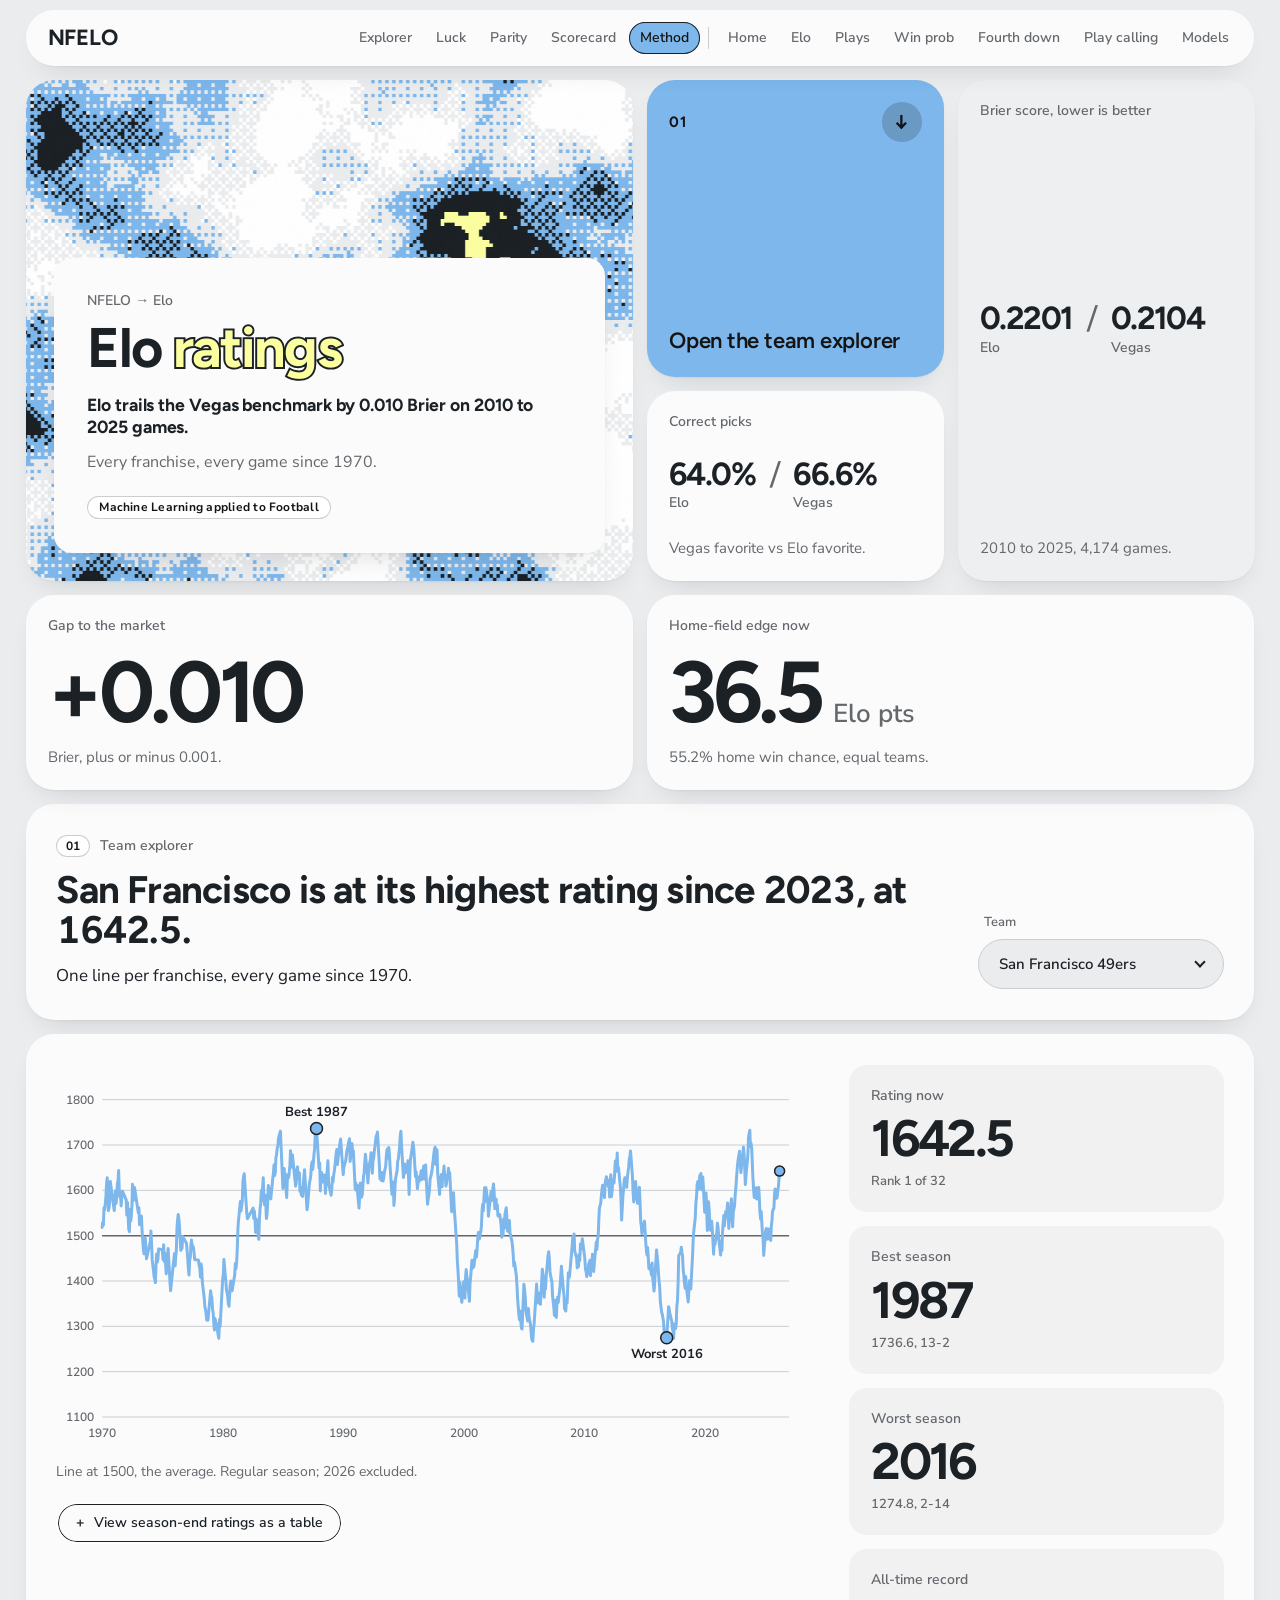
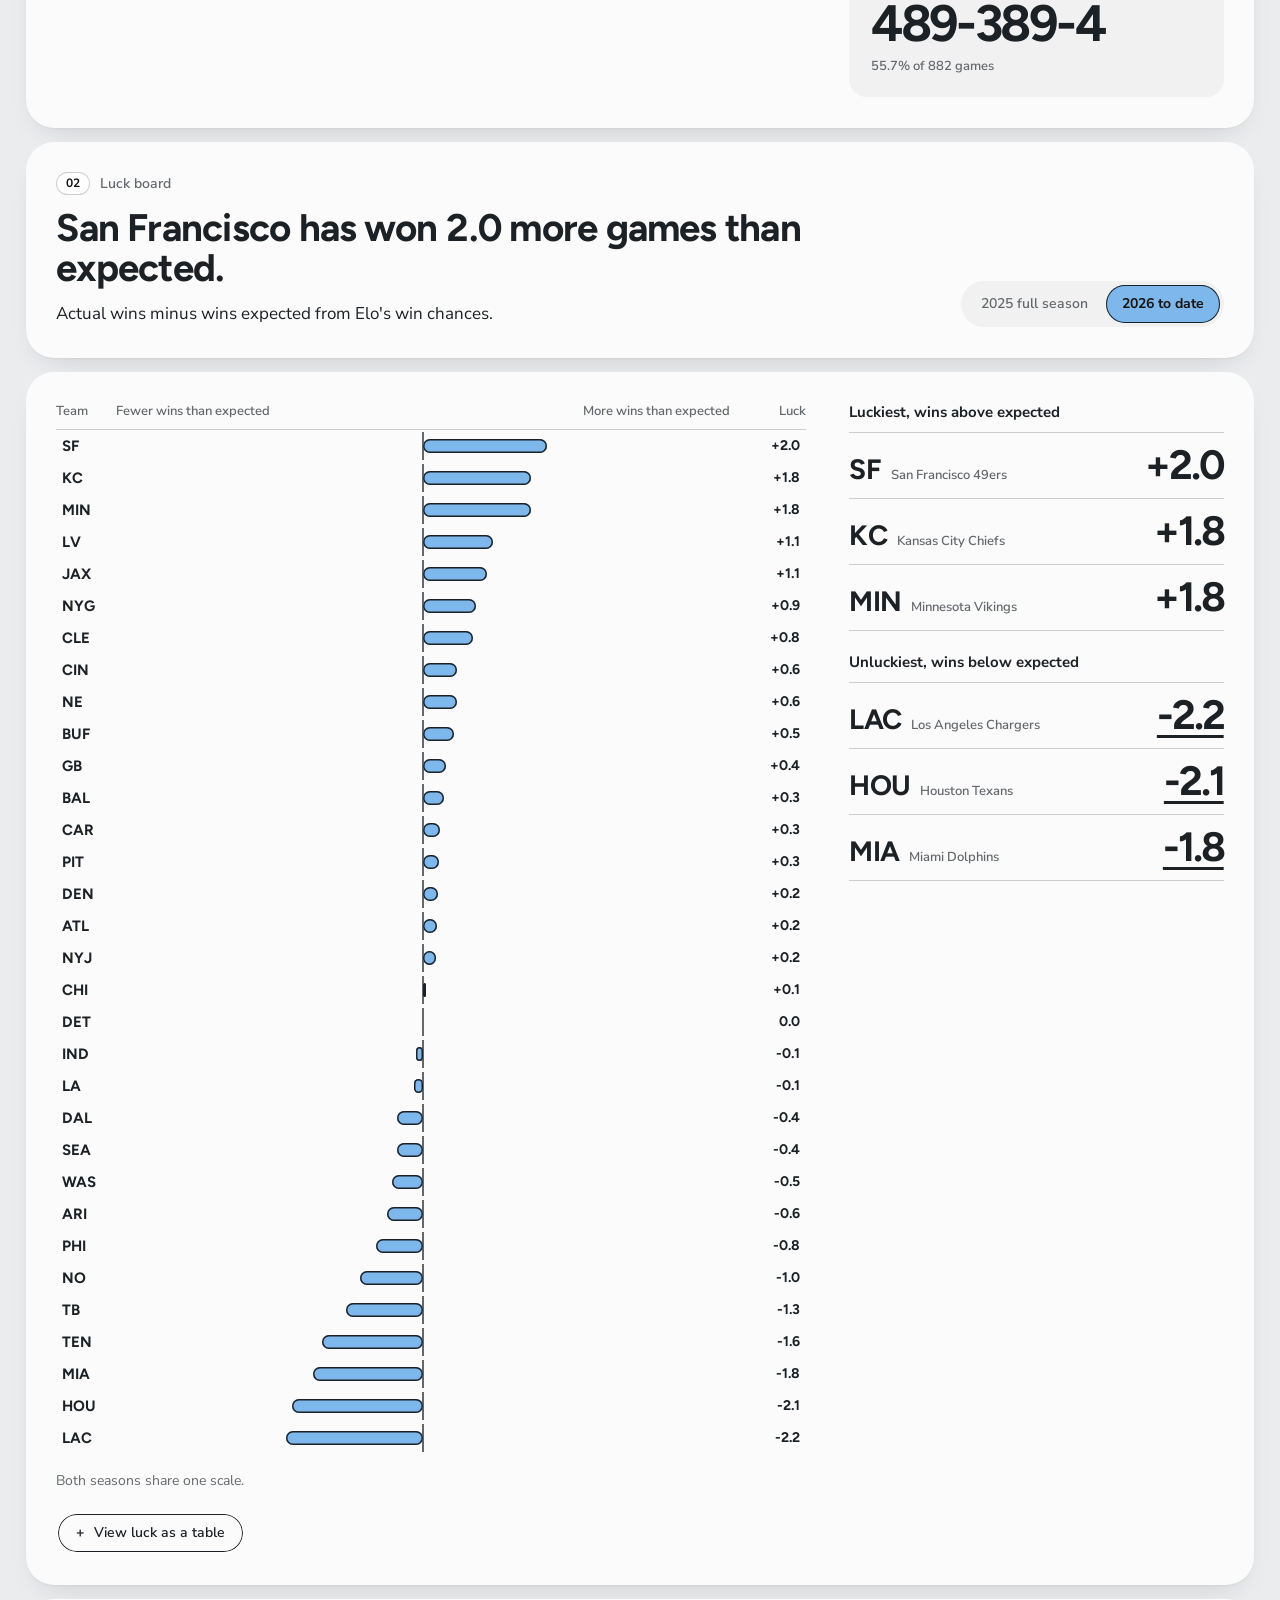
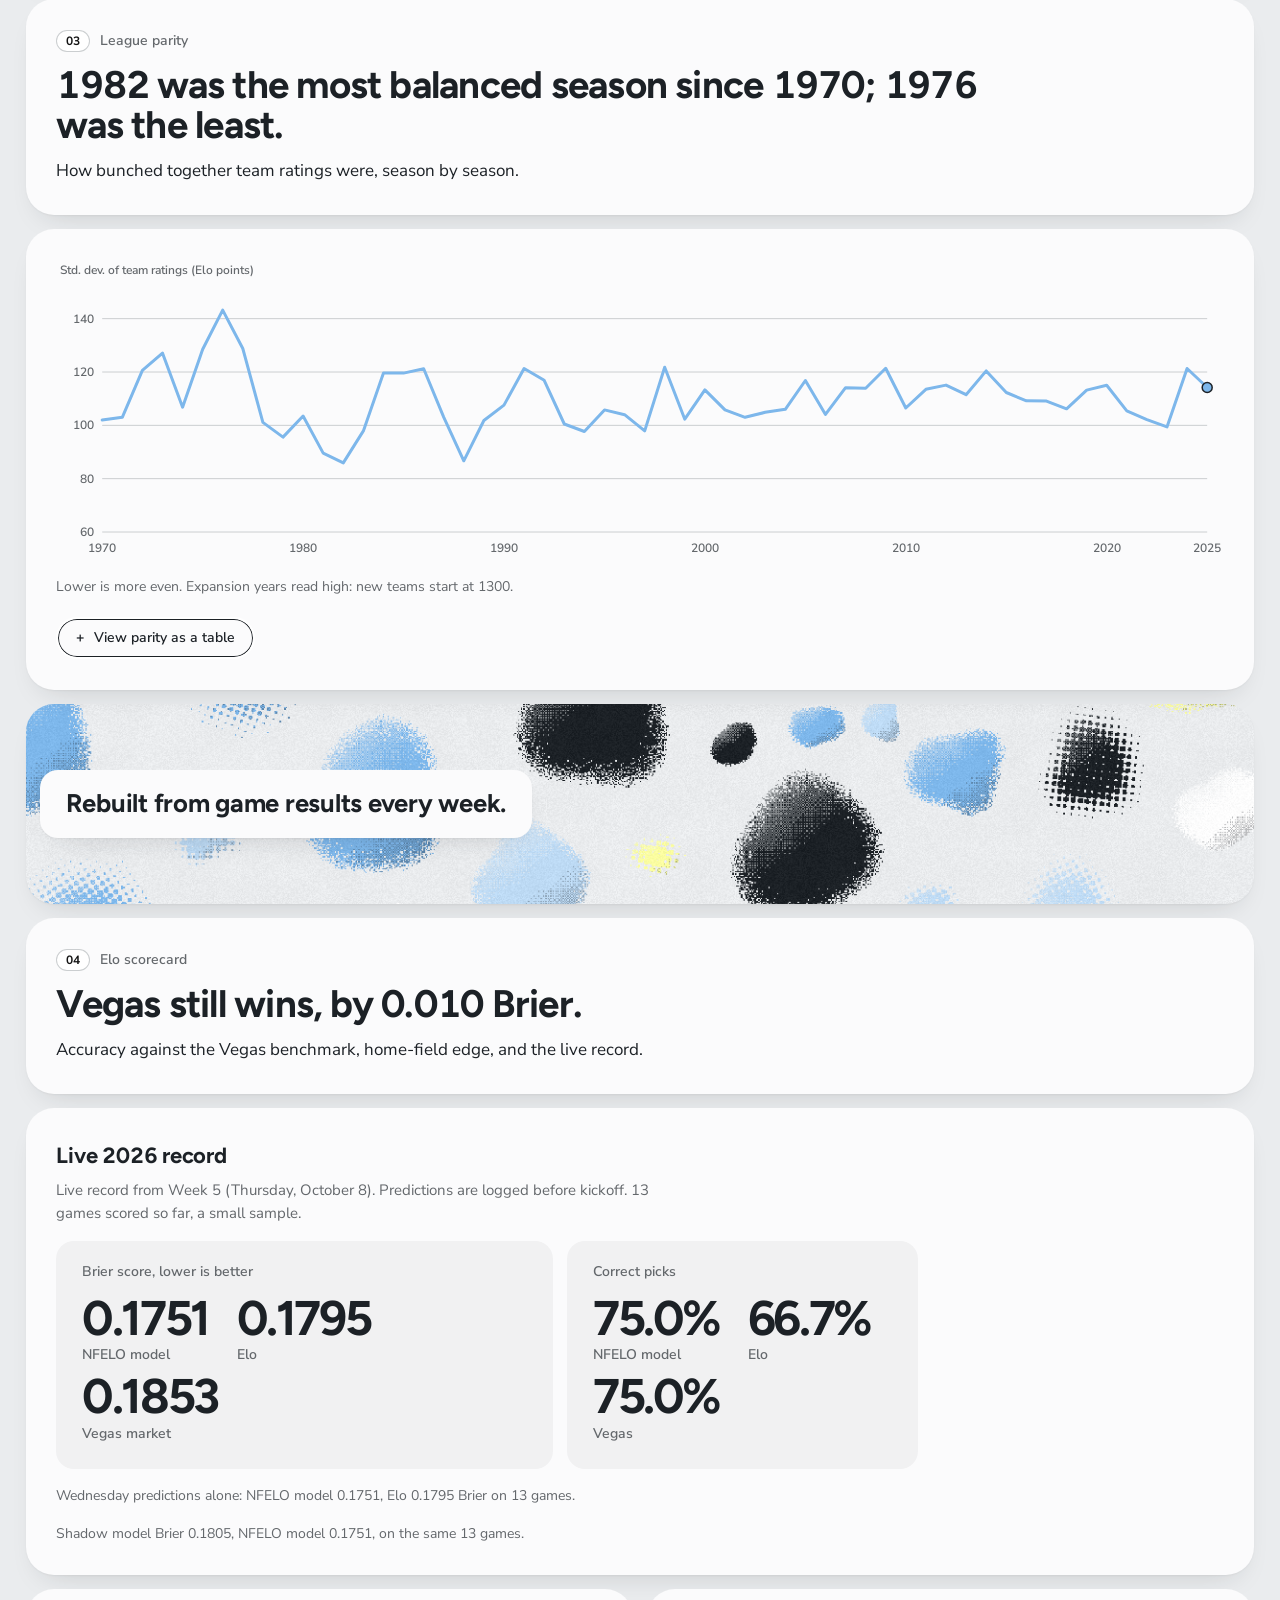
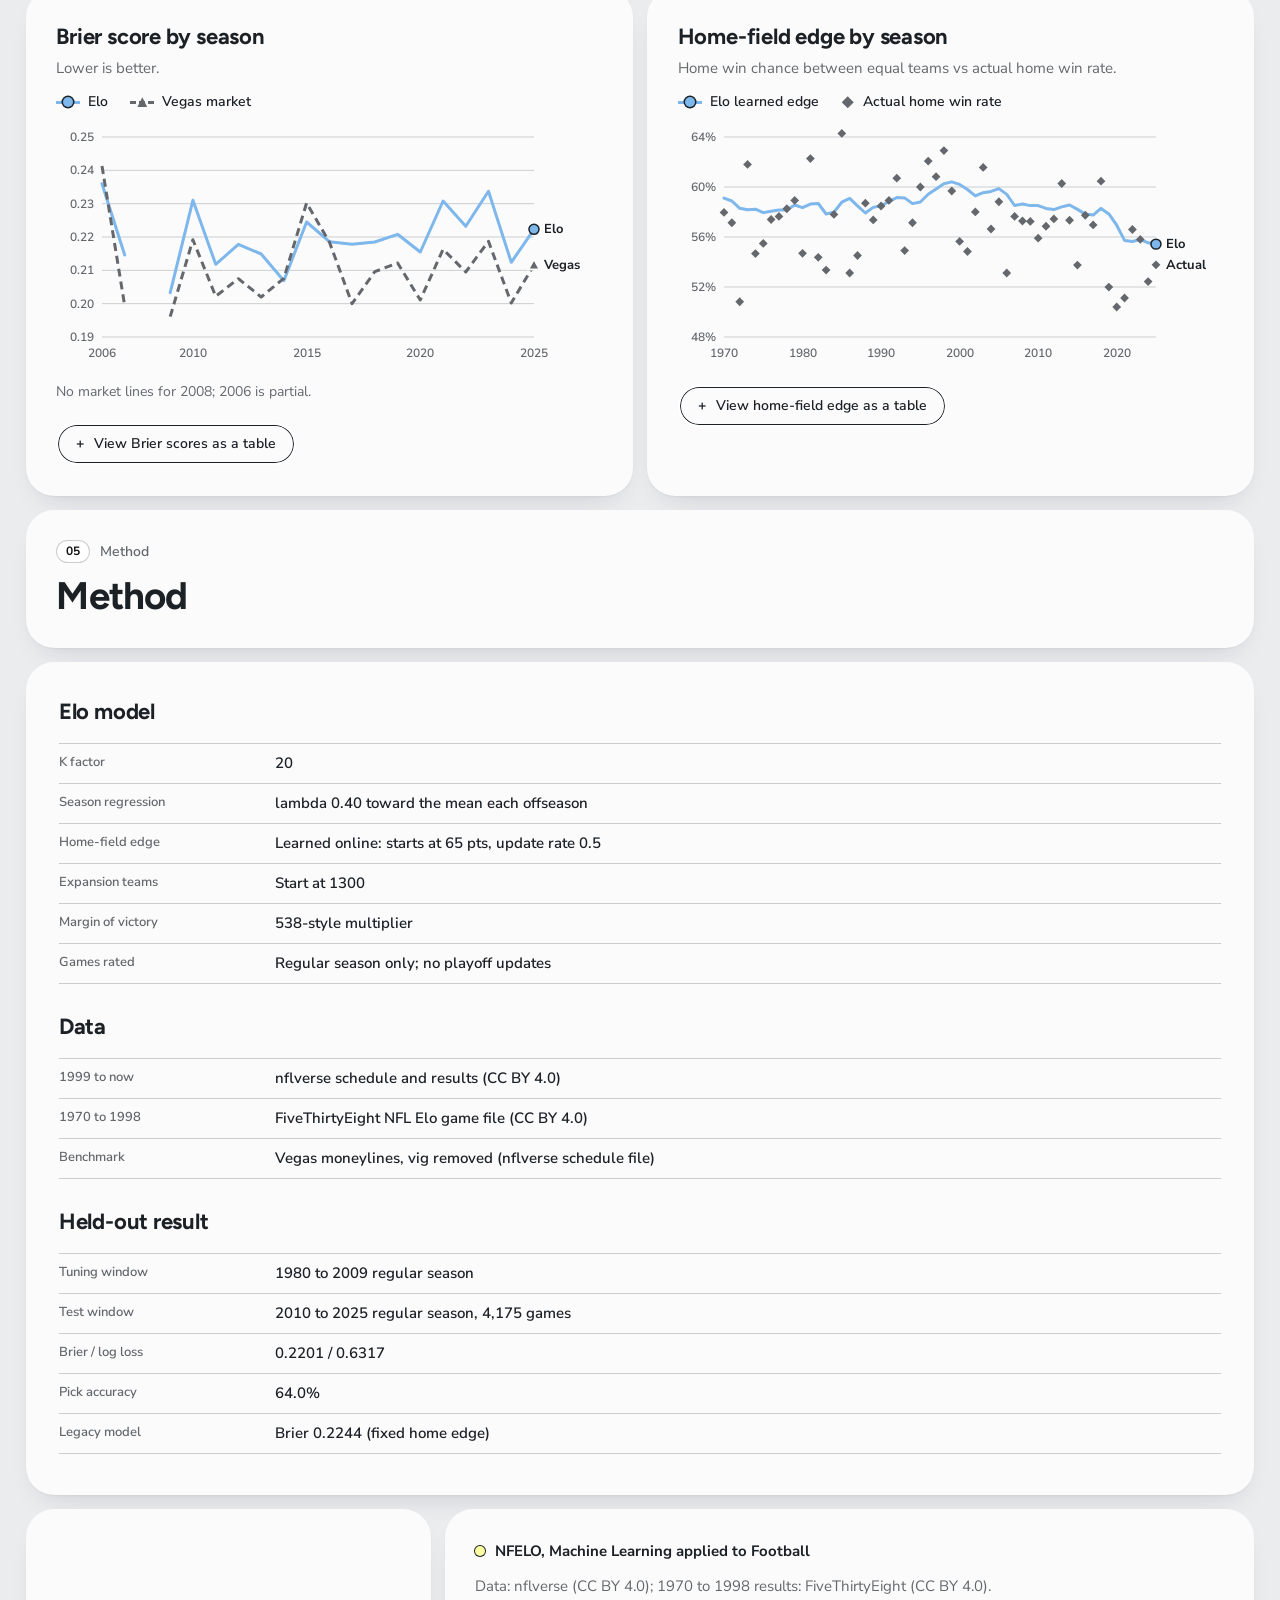
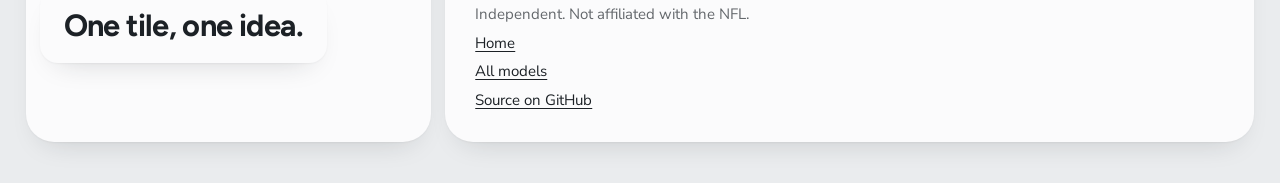
==== site/elo.html @ d36ee7bc "Rename site to NFELO; concise home; new Elo page; spec tiles on model pages; fix fourth-down exporte" ====
<!doctype html>
<html lang="en">
<head>
<meta charset="utf-8">
<meta name="viewport" content="width=device-width, initial-scale=1">
<meta name="theme-color" content="#eaecee">
<title>NFELO: Elo ratings since 1970</title>
<meta name="description" content="The Elo model behind NFELO: a rating history for every franchise since 1970, the luck board, league parity, how Elo scores against the Vegas benchmark, and the method.">
<link rel="icon" href="data:,">
<link rel="preconnect" href="https://fonts.googleapis.com">
<link rel="preconnect" href="https://fonts.gstatic.com" crossorigin>
<link rel="stylesheet" href="https://fonts.googleapis.com/css2?family=Figtree:wght@400;600;700&family=Nunito+Sans:wght@400;600;700&display=swap">
<link rel="stylesheet" href="brand.css">
<link rel="stylesheet" href="styles.css">
<script src="common.js" defer></script>
<script src="elo-lib.js" defer></script>
<script src="elo.js" defer></script>
</head>
<body class="pg-elo">
<a class="skip" href="#explorer">Skip to the team explorer</a>

<nav class="nav" aria-label="Sections">
  <a class="nav-mark" href="index.html" aria-label="NFELO, back to the home page">NFELO</a>
  <span class="nav-tag">Machine Learning applied to Football</span>
  <ul class="nav-links">
    <li><a href="#explorer">Explorer</a></li>
    <li><a href="#luck">Luck</a></li>
    <li><a href="#history">Parity</a></li>
    <li><a href="#scorecard">Scorecard</a></li>
    <li><a href="#method">Method</a></li>
    <li class="nav-sep" aria-hidden="true"></li>
    <li><a href="index.html">Home</a></li>
    <li><a href="elo.html">Elo</a></li>
    <li><a href="plays.html">Plays</a></li>
    <li><a href="winprob.html">Win prob</a></li>
    <li><a href="fourth.html">Fourth down</a></li>
    <li><a href="playcalling.html">Play calling</a></li>
    <li><a href="models.html">Models</a></li>
  </ul>
</nav>

<header class="hero page" id="top">
  <div class="wrap">
    <div class="board hero-board">
      <section class="tile-m hero-art pat-terrain" aria-labelledby="page-title">
        <div class="plate hero-plate">
          <p class="page-kicker">NFELO &rarr; Elo</p>
          <h1 class="page-title" id="page-title">Elo <span class="hl">ratings</span></h1>
          <p class="hero-line" id="hero-line">Loading ratings</p>
          <p class="hero-deck" id="hero-deck">Every franchise, every game since 1970.</p>
          <p class="tagline"><span class="b-tag">Machine Learning applied to Football</span></p>
        </div>
      </section>
      <a class="b-primary" href="#explorer"><span class="b-primary__n" aria-hidden="true">01</span><span class="b-primary__go" aria-hidden="true">&darr;</span><span class="b-primary__label">Open the team explorer</span></a>
      <div class="tiles" id="tiles" aria-label="Headline numbers"></div>
    </div>
  </div>
</header>

<main>
  <section class="sec" id="explorer" aria-labelledby="explorer-h" tabindex="-1">
  <div class="wrap">
  <div class="board sec-board">
  <header class="sec-head tile-m">
    <div class="sec-copy">
      <p class="kicker"><span class="kn">01</span><span class="kt">Team explorer</span></p>
      <h2 class="headline" id="explorer-h">Team explorer</h2>
      <p class="deck">One line per franchise, every game since 1970.</p>
    </div>
    <div class="sec-ctl"><div class="field">
      <label for="team-select">Team</label>
      <div class="sel"><select id="team-select"></select></div>
    </div></div>
  </header>
<div id="explorer-body" class="tile-m body" aria-busy="true"><p class="note">Loading</p></div>
  </div>
  </div>
  </section>

  <section class="sec" id="luck" aria-labelledby="luck-h" tabindex="-1">
  <div class="wrap">
  <div class="board sec-board">
  <header class="sec-head tile-m">
    <div class="sec-copy">
      <p class="kicker"><span class="kn">02</span><span class="kt">Luck board</span></p>
      <h2 class="headline" id="luck-h">Luck board</h2>
      <p class="deck">Actual wins minus wins expected from Elo's win chances.</p>
    </div>
    <div class="sec-ctl"><div class="b-seg" id="luck-toggle" role="group" aria-label="Season"></div></div>
  </header>
<div id="luck-body" class="tile-m body" aria-busy="true"><p class="note">Loading</p></div>
  </div>
  </div>
  </section>

  <section class="sec" id="history" aria-labelledby="history-h" tabindex="-1">
  <div class="wrap">
  <div class="board sec-board">
  <header class="sec-head tile-m">
    <div class="sec-copy">
      <p class="kicker"><span class="kn">03</span><span class="kt">League parity</span></p>
      <h2 class="headline" id="history-h">League parity</h2>
      <p class="deck">How bunched together team ratings were, season by season.</p>
    </div>
  </header>
<div id="history-body" class="tile-m body" aria-busy="true"><p class="note">Loading</p></div>
  </div>
  </div>
  </section>

  <div class="wrap band-wrap"><div class="band pat-pebbles"><p class="plate">Rebuilt from game results every week.</p></div></div>
  <section class="sec" id="scorecard" aria-labelledby="scorecard-h" tabindex="-1">
  <div class="wrap">
  <div class="board sec-board">
  <header class="sec-head tile-m">
    <div class="sec-copy">
      <p class="kicker"><span class="kn">04</span><span class="kt">Elo scorecard</span></p>
      <h2 class="headline" id="scorecard-h">Elo scorecard</h2>
      <p class="deck">Accuracy against the Vegas benchmark, home-field edge, and the live record.</p>
    </div>
  </header>
<div id="scorecard-body" class="body loose" aria-busy="true"><p class="note">Loading</p></div>
  </div>
  </div>
  </section>

  <section class="sec" id="method" aria-labelledby="method-h" tabindex="-1">
  <div class="wrap">
  <div class="board sec-board">
  <header class="sec-head tile-m">
    <div class="sec-copy">
      <p class="kicker"><span class="kn">05</span><span class="kt">Method</span></p>
      <h2 class="headline" id="method-h">Method</h2>
    </div>
  </header>
<div class="method how">
      <div id="method-body" aria-busy="true"><p class="note">Loading</p></div>
    </div>
  </div>
  </div>
  </section>
</main>

<footer class="wrap foot">
  <div class="board foot-board">
    <div class="tile-m foot-art foot-plain"><p class="motto plate">One tile, one idea.</p></div>
    <div class="tile-m foot-links">
      <p class="foot-dot"><i aria-hidden="true"></i>NFELO, Machine Learning applied to Football</p>
      <p id="credit">Data: nflverse (CC BY 4.0); 1970 to 1998 results: FiveThirtyEight (CC BY 4.0).</p>
      <p>Independent. Not affiliated with the NFL.</p>
      <p><a href="index.html">Home</a></p>
      <p><a href="models.html">All models</a></p>
      <p><a href="https://github.com/walk-the-program/NFLELO">Source on GitHub</a></p>
    </div>
  </div>
</footer>

<div id="tip" class="tip" role="presentation" hidden></div>
<div id="live" class="sr" aria-live="polite"></div>
</body>
</html>
---- site/brand.css ----
/* ==========================================================================
   NFELO brand tokens and materials: Bento Grid, light mode only.
   Source of truth: context/brand.md (Walker's brand brief, 2026-10-10). Every hex below is the brief's value and
   nothing else is added. styles.css builds the pages on top of this.

   Materials: tiles are radius 28 on the canvas board with 14px gaps, no borders and one soft shadow. Sub-tiles are radius 18,
   controls are pills. Exactly one solid primary tile (.b-primary, the "01" action tile) per view.
   Coverage: canvas 25-35%, ink 15-20%, primary 10-12%, secondary 10-15%, accent 3% or less.
   ========================================================================== */

/* ---- the brief's CSS variables ---- */
:root {
  --primary: #7db7eb;
  --secondary: #ffffff;
  --accent: #fbffa0;
  --neutral-dark: #1c2126;
  --neutral-light: #f5f7f9;
  --on-primary: #141414;
  --on-secondary: #141414;
  --on-accent: #141414;
  --font-heading: "Figtree", -apple-system, sans-serif;
  --font-body: "Nunito Sans", -apple-system, sans-serif;
  --heading-size: 52px;
  --body-size: 17px;
  --heading-weight: 700;
  --body-weight: 400;
  --heading-tracking: 2.5px;
  --radius: 12px;
  --radius-lg: 16px;
}

/* ---- derived tokens ---- */
:root {
  --canvas: #eaecee;
  --ink: #1c2126;
  --muted: #64686c;
  --line: #cbced0;
  --accent-ink: #a38400;
  --pri-tint: #dde6ee;
  --sec-tint: #edeff1;
  --ab-tile: #fbfbfc;
  --ab-tile-sec: #fcfcfd;
  --ab-tile-pri: #e9f1fa;
  --ab-sub: #f1f1f2;
  --ab-pri-hover: #8dc0ed;
  --ab-pri-press: #6796c1;
  --ab-on-pri-press: #141414;
}

/* ---- materials ---- */
:root {
  --ab-shadow: 0 1px 2px rgba(28,33,38,0.04), 0 14px 30px -18px rgba(28,33,38,0.22);
  --ab-shadow-hi: 0 2px 4px rgba(28,33,38,0.05), 0 22px 40px -16px rgba(28,33,38,0.3);
  --ab-tile-line: rgba(28,33,38,0.08);
  --ab-pri-glow: rgba(125,183,235,0.4);
  --r-tile: 28px;
  --r-sub: 18px;
  --gap: 14px;
  --ring: 0 0 0 3px var(--ab-pri-glow);
  color-scheme: light;
}

/* ---- focus: 3px primary with an outer 1px ink ring ---- */
:focus-visible { outline: 3px solid var(--primary); outline-offset: 0; box-shadow: 0 0 0 4px var(--ink); }

/* ---- tile and sub-tile ---- */
.tile-m { background: var(--ab-tile); color: var(--ink); border: 0; border-radius: var(--r-tile); box-shadow: var(--ab-shadow); }
.tile-m.is-lift { transition: transform 140ms ease, box-shadow 140ms ease; }
.tile-m.is-lift:hover { transform: translateY(-2px); box-shadow: var(--ab-shadow-hi); }
.tile-stage { background: var(--ab-tile-sec); }
.tile-lead { background: var(--sec-tint); }
.sub-tile { background: var(--ab-sub); border-radius: var(--r-sub); }

/* ---- the one primary action tile: label bottom-left (22px, 600), a 40px arrow circle top-right at on-primary 18% ---- */
.b-primary {
  position: relative; display: flex; flex-direction: column; justify-content: flex-end; min-height: 190px; padding: 22px;
  background: var(--primary); color: var(--on-primary); border: 0; border-radius: var(--r-tile); box-shadow: var(--ab-shadow);
  text-decoration: none; cursor: pointer; transition: transform 140ms ease, box-shadow 140ms ease, background-color 140ms ease;
}
.b-primary:hover { background: var(--ab-pri-hover); transform: translateY(-2px); box-shadow: var(--ab-shadow-hi); }
.b-primary:active { background: var(--ab-pri-press); color: var(--ab-on-pri-press); transform: none; }
.b-primary__n { position: absolute; left: 22px; top: 22px; font: 700 15px/40px var(--font-heading); letter-spacing: 0.04em; }
.b-primary__go { position: absolute; right: 22px; top: 22px; display: grid; place-items: center; width: 40px; height: 40px; border-radius: 50%; background: rgba(20,20,20,0.18); font: 700 20px/1 var(--font-heading); }
.b-primary__label { font: 600 22px/1.2 var(--font-heading); letter-spacing: -0.01em; max-width: 12em; }
.b-primary[hidden] { display: none; }

/* ---- secondary button: transparent, ink text, secondary edge (ink edge for the contrast the secondary lacks) ---- */
.b-btn {
  display: inline-flex; align-items: center; justify-content: center; gap: 8px;
  min-height: 42px; padding: 0 18px; cursor: pointer; text-decoration: none;
  background: transparent; color: var(--ink); border: 2px solid var(--secondary); border-radius: 999px;
  font: 600 14px/1.2 var(--font-body);
  box-shadow: inset 0 0 0 1px var(--ink);
}
.b-btn:hover { background: var(--sec-tint); }
.b-btn:disabled { color: var(--muted); box-shadow: none; border-color: var(--line); cursor: not-allowed; }
/* an "on" state is the other place primary fills (a small control, not a tile) */
.b-btn[aria-pressed="true"] { background: var(--primary); color: var(--on-primary); border-color: var(--primary); }

/* ---- ghost link ---- */
.b-link { color: var(--ink); text-decoration: underline; text-underline-offset: 3px; }

/* ---- segmented control: a pill on a sub-tile; selected is a primary fill with on-primary text ---- */
.b-seg { display: flex; gap: 2px; padding: 4px; background: var(--ab-sub); border-radius: 999px; }
.b-seg button {
  flex: 1 1 0; min-width: 0; min-height: 38px; padding: 0 16px; margin: 0;
  background: transparent; color: var(--muted); border: 0; border-radius: 999px;
  font: 600 14px/1.2 var(--font-body); white-space: nowrap; cursor: pointer;
}
.b-seg button:hover:not([aria-pressed="true"]):not(:disabled) { background: var(--sec-tint); color: var(--ink); }
.b-seg button[aria-pressed="true"] { background: var(--primary); color: var(--on-primary); font-weight: 700; box-shadow: inset 0 0 0 1px var(--ink); }
.b-seg button.is-off, .b-seg button:disabled { color: var(--muted); background: transparent; cursor: not-allowed; text-decoration: line-through; text-decoration-thickness: 1px; opacity: 0.7; }

/* ---- field: canvas background, line edge; focus is a primary edge plus a 3px primary ring at 40% ---- */
.b-field {
  width: 100%; min-height: 48px; padding: 10px 18px;
  background: var(--canvas); color: var(--ink); caret-color: var(--ink);
  border: 1px solid var(--line); border-radius: 999px; font: 16px var(--font-body);
}
.b-field::placeholder { color: var(--muted); }
.b-field:focus, .b-field:focus-visible { outline: none; border-color: var(--primary); box-shadow: var(--ring); }

/* ---- toggle: on = primary track with an on-primary knob; off = line track with a muted knob ---- */
.b-switch {
  appearance: none; -webkit-appearance: none; position: relative; flex: none;
  width: 52px; height: 30px; margin: 0; cursor: pointer;
  background: var(--line); border: 0; border-radius: 999px; transition: background-color 140ms ease;
}
.b-switch::before { content: ''; position: absolute; left: 3px; top: 3px; width: 24px; height: 24px; border-radius: 50%; background: var(--muted); transition: transform 140ms ease; }
.b-switch:checked { background: var(--primary); box-shadow: inset 0 0 0 1px var(--ink); }
.b-switch:checked::before { background: var(--on-primary); transform: translateX(22px); }
.b-toggle { display: flex; align-items: center; gap: 12px; min-height: 44px; cursor: pointer; color: var(--ink); font: 600 14px/1.3 var(--font-body); }

/* ---- tag (secondary fill, on-secondary text) ---- */
.b-chip, .b-tag {
  display: inline-block; flex: none; padding: 4px 12px; white-space: nowrap;
  background: var(--secondary); color: var(--on-secondary); border: 0; border-radius: 999px; box-shadow: inset 0 0 0 1px var(--line);
  font: 700 12px/1.2 var(--font-body); letter-spacing: 0.02em;
}

/* ---- highlight word, once per view (Walker override 2026-10-10): the accent #fbffa0 with an ink outline ----
   One-line switch to blue: change --hl-fill to var(--primary). */
:root {
  --hl-fill: var(--accent);
  /* --hl-fill: var(--primary); */
  --hl-stroke: var(--ink);
}
.hl { color: var(--hl-fill); -webkit-text-stroke: 0.07em var(--hl-stroke); paint-order: stroke fill; }
@supports not ((-webkit-text-stroke: 1px black) or (text-stroke: 1px black)) {
  .hl { color: var(--ink); background: var(--hl-fill); border-radius: 8px; padding: 0 .08em; }
}

/* ---- data bar: line track, secondary fill with an ink edge so it reads (secondary is 1.1:1 on the line) ---- */
.b-bar { background: var(--line); height: 14px; border-radius: 999px; overflow: hidden; }
.b-bar > i { display: block; height: 100%; background: var(--secondary); box-shadow: inset 0 0 0 1.5px var(--ink); border-radius: 999px; }

/* ---- slider: line track, primary fill, round thumb ---- */
.b-range { --r: 14px; --lo: 0; --hi: 1; position: relative; height: 44px; }
.b-range__track { position: absolute; left: 0; right: 0; top: 50%; height: 10px; transform: translateY(-50%); background: var(--line); border-radius: 999px; }
.b-range__fill {
  position: absolute; top: 50%; height: 10px; transform: translateY(-50%); background: var(--primary); border-radius: 999px; box-shadow: inset 0 0 0 1px var(--ink);
  left: calc(var(--r) + (100% - 2 * var(--r)) * var(--lo));
  right: calc(var(--r) + (100% - 2 * var(--r)) * (1 - var(--hi)));
}
.b-range input { position: absolute; inset: 0; width: 100%; height: 100%; margin: 0; appearance: none; -webkit-appearance: none; background: transparent; pointer-events: none; }
.b-range input::-webkit-slider-runnable-track { background: transparent; height: 100%; }
.b-range input::-moz-range-track { background: transparent; height: 100%; }
.b-range input::-webkit-slider-thumb {
  -webkit-appearance: none; appearance: none; pointer-events: auto; cursor: grab;
  width: 28px; height: 28px; margin-top: 8px; background: var(--ab-tile); border: 2px solid var(--ink); border-radius: 50%; box-shadow: var(--ab-shadow);
}
.b-range input::-moz-range-thumb {
  pointer-events: auto; cursor: grab; box-sizing: border-box;
  width: 28px; height: 28px; background: var(--ab-tile); border: 2px solid var(--ink); border-radius: 50%; box-shadow: var(--ab-shadow);
}
.b-range input:active::-webkit-slider-thumb { background: var(--primary); cursor: grabbing; }
.b-range input:focus-visible { outline: none; box-shadow: none; }
.b-range input:focus-visible::-webkit-slider-thumb { outline: 3px solid var(--primary); outline-offset: 0; box-shadow: 0 0 0 4px var(--ink); }
.b-range input:focus-visible::-moz-range-thumb { outline: 3px solid var(--primary); outline-offset: 0; box-shadow: 0 0 0 4px var(--ink); }

/* ---- probability meter: line track, ink model knob, circle (Elo, primary) and triangle (Vegas, muted) ticks ---- */
.b-meter { --pad: 20px; position: relative; height: 34px; }
.b-meter__track { position: absolute; left: 0; right: 0; top: 50%; height: 22px; transform: translateY(-50%); background: var(--line); border-radius: 999px; }
.b-meter__track::after { content: ''; position: absolute; left: 50%; top: 4px; bottom: 4px; width: 2px; margin-left: -1px; background: var(--ab-tile); }
.b-meter__pos { position: absolute; top: 0; bottom: 0; width: 0; left: calc(var(--pad) + (100% - 2 * var(--pad)) * var(--at, 0.5)); }
.b-meter__pos[hidden] { display: none; }
.b-meter__tick { position: absolute; left: -2px; width: 4px; border-radius: 2px; background: var(--tick, var(--ink)); box-shadow: 0 0 0 1px var(--ink); }
.b-meter__tick--up { top: -28px; bottom: 50%; }
.b-meter__tick--down { top: 50%; bottom: -28px; }
.b-meter__knob { position: absolute; left: -16px; top: 50%; width: 32px; height: 32px; margin-top: -16px; background: var(--ink); border: 3px solid var(--ab-tile-sec); border-radius: 0; box-shadow: var(--ab-shadow); }
.b-meter.knob-elo .b-meter__knob { background: var(--primary); border-color: var(--ink); border-radius: 50%; }

/* ---- pattern materials. Text never sits on a pattern: it sits on a tile plate. ---- */
.pat-terrain { background: var(--canvas) url("assets/hero-terrain.png") center / cover no-repeat; }
.pat-pebbles { background: var(--canvas) url("assets/tex-pebbles.png") center / cover no-repeat; }
/* a plate carries text over a pattern: a sub-level tile, so radius 18 */
.plate { background: var(--ab-tile); color: var(--ink); border-radius: var(--r-sub); box-shadow: var(--ab-shadow); }

@media (prefers-reduced-motion: reduce) {
  .b-primary, .tile-m.is-lift, .b-switch, .b-switch::before { transition: none; }
  .b-primary:hover, .tile-m.is-lift:hover { transform: none; }
}
@media (forced-colors: active) {
  .b-primary, .b-btn, .tile-m, .b-seg, .b-field, .b-switch, .b-chip, .b-tag, .b-meter__track, .b-range__track { border: 1px solid ButtonText; forced-color-adjust: auto; }
  .b-seg button[aria-pressed="true"] { background: Highlight; color: HighlightText; }
}
---- site/styles.css ----
/* NFELO page styles, built on brand.css (Bento Grid tokens and materials; link it first).
   Source of truth: context/brand-bento.md. Light mode only. Only brand tokens are used: no other colors, no gradients.
   Every block is a rounded tile (radius 28) on the canvas board with 14px gaps and no borders; sub-tiles are radius 18;
   controls are pills. Type is Figtree for headings and Nunito Sans for everything else, with no code-style face.

   Data colors (the same on every page):
     Model = --ink (solid, square markers), Elo = --primary drawn 3px wide with ink-outlined circle markers,
     Vegas benchmark = --muted dashed with triangle markers, a third series = --muted dotted with diamonds.
     Primary is 1.80:1 and secondary 1.1:1 on the surface, so neither is ever a thin line or text: they only fill bars
     and areas, and every fill that has to be read carries an ink edge.
     Fourth-down GO / FG / PUNT = primary / ink / muted. Clear call = solid, lean = the same color as a diagonal hatch
     on white, toss-up = plain --ab-sub (no action color).
     Accent: the one headline word (the accent with an ink outline, see .hl in brand.css), plus a dot in the footer. */

:root {
  --gutter: clamp(14px, 2vw, 28px);
  --wrap-max: 1680px;
  --nav-h: 76px;
  --surf: var(--ab-tile);
  --font-ui: var(--font-body);
  /* categorical colors for the model pages: tokens only */
  --cat-go: var(--primary);
  --cat-fg: var(--ink);
  --cat-punt: var(--muted);
}

*, *::before, *::after { box-sizing: border-box; }
html { background: var(--canvas); scroll-padding-top: calc(var(--nav-h) + 24px); }
body {
  margin: 0; background: var(--canvas); color: var(--ink);
  font-family: var(--font-body); font-size: var(--body-size); font-weight: var(--body-weight);
  font-variant-numeric: tabular-nums; line-height: 1.55;
  -webkit-font-smoothing: antialiased; text-rendering: optimizeLegibility; overflow-x: hidden;
}
a { color: var(--ink); text-decoration: underline; text-underline-offset: 3px; }
a:hover { background: var(--sec-tint); }
button, select { font: inherit; color: inherit; }
h1, h2, h3 { font-family: var(--font-heading); font-weight: var(--heading-weight); }
h1, h2, h3, p, ul, ol, figure, dl, dd { margin: 0; padding: 0; }
ul, ol { list-style: none; }
.wrap { width: 100%; max-width: var(--wrap-max); margin: 0 auto; padding-left: var(--gutter); padding-right: var(--gutter); }
.num { font-variant-numeric: tabular-nums; }
.sr { position: absolute; width: 1px; height: 1px; overflow: hidden; clip: rect(0 0 0 0); white-space: nowrap; }
.skip { position: absolute; left: var(--gutter); top: -90px; z-index: 50; background: var(--ab-tile); color: var(--ink); padding: 10px 18px; border-radius: 999px; box-shadow: var(--ab-shadow); font: 600 14px/1.2 var(--font-body); }
.skip:focus { top: 12px; }
.label { font: 600 13px/1.3 var(--font-body); letter-spacing: 0.02em; color: var(--muted); }
.tile-stage, .console, .stage { --surf: var(--ab-tile-sec); }
.tile-lead { --surf: var(--sec-tint); }

/* ---- the board: 1 column on phones, 2 on tablets, 4 on desktops; 14px gaps everywhere ---- */
.board { display: grid; gap: var(--gap); grid-template-columns: minmax(0, 1fr); }
.board > * { min-width: 0; }
@media (min-width: 600px) { .board { grid-template-columns: repeat(2, minmax(0, 1fr)); } }
@media (min-width: 1100px) { .board { grid-template-columns: repeat(4, minmax(0, 1fr)); } }
.sec-board, .foot-board { grid-template-columns: minmax(0, 1fr); }
.hero-board.board { grid-auto-flow: row dense; }

/* ---- nav: a floating tile; links are pills, the current page is a primary-filled pill ---- */
.nav {
  position: sticky; top: 10px; z-index: 20; display: flex; align-items: center; gap: 6px 18px;
  width: calc(100% - 2 * var(--gutter)); max-width: calc(var(--wrap-max) - 2 * var(--gutter)); margin: 10px auto 0;
  min-height: 56px; padding: 6px 10px 6px 22px;
  background: var(--ab-tile); border-radius: var(--r-tile); box-shadow: var(--ab-shadow);
}
.nav-mark { flex: none; font: 700 22px/1 var(--font-heading); letter-spacing: -0.01em; text-decoration: none; color: var(--ink); }
.nav-mark:hover { background: transparent; }
.nav-tag { display: none; flex: none; font: 600 13px/1.3 var(--font-body); color: var(--muted); }
@media (min-width: 1500px) { .nav-tag { display: block; } }
.nav-links { display: flex; align-items: center; gap: 2px; overflow-x: auto; scrollbar-width: none; margin-left: auto; min-width: 0; padding: 4px; }
.nav-links::-webkit-scrollbar { display: none; }
.nav-links a { display: flex; align-items: center; padding: 8px 11px; border-radius: 999px; color: var(--muted); text-decoration: none; font: 600 14px/1.2 var(--font-body); white-space: nowrap; }
.nav-links a:hover { color: var(--ink); background: var(--sec-tint); }
.nav-links a:focus-visible { outline-offset: -3px; box-shadow: none; }
.nav-links a[aria-current="true"], .nav-links a[aria-current="page"] { background: var(--primary); color: var(--on-primary); box-shadow: inset 0 0 0 1px var(--ink); }
.nav-links .nav-sep { flex: none; width: 1px; height: 22px; margin: 0 6px; background: var(--line); }
@media (max-width: 820px) {
  :root { --nav-h: 120px; }
  .nav { flex-wrap: wrap; row-gap: 0; padding: 10px 10px 4px 18px; }
  .nav-mark { font-size: 20px; }
  .nav-links { order: 3; flex: 1 0 100%; margin-left: -8px; padding: 4px 0 6px; }
}

/* ---- hero board ---- */
.hero { padding-top: var(--gap); }
.hero-art { grid-column: 1 / -1; display: flex; align-items: flex-end; padding: 14px; min-height: 340px; overflow: hidden; }
@media (min-width: 1100px) { .hero-art { padding: 28px; } }
.hero-plate { width: 100%; padding: clamp(20px, 2.6vw, 36px); container-type: inline-size; }
.tagline { margin-bottom: 14px; }
.page-kicker ~ .tagline { margin: 18px 0 0; }
.page-kicker { font: 600 14px/1.4 var(--font-body); color: var(--muted); }
.page-title { margin-top: 10px; font-size: clamp(2.5rem, 11.5cqw, 5.6rem); line-height: 0.96; letter-spacing: -0.03em; }
.page-title.long { font-size: clamp(2.2rem, 8.4cqw, 4.4rem); line-height: 1; }
.hero-line { margin-top: 20px; font: 700 clamp(1.1rem, 3.2cqw, 1.5rem)/1.25 var(--font-heading); letter-spacing: -0.005em; max-width: 30em; }
.hero-deck { margin-top: 12px; max-width: 62ch; color: var(--muted); font-size: 16px; }
.wordmark { font-size: clamp(3.4rem, 24cqw, 10rem); line-height: 0.86; letter-spacing: -0.04em; margin: 4px 0 0 -0.03em; white-space: nowrap; }
.status { margin-top: 16px; font: 600 15px/1.45 var(--font-body); }
.status .note { color: var(--muted); font-size: 14px; font-weight: 400; }
.hero-board > .b-primary { grid-column: 1; }
.hero-board .tiles { display: contents; }
@media (min-width: 600px) and (max-width: 1099px) {
  .hero-board > .b-primary { grid-column: 1; }
  .hero-board .tiles > .tile:nth-child(4) { grid-column: 1 / -1; }
  .hero-index .hero-panel { grid-column: 1 / -1; }
  .hero-index .tiles > .tile:nth-child(1) { grid-column: 2; grid-row: auto; }
}
@media (min-width: 1100px) {
  .hero-art { grid-column: 1 / 3; grid-row: 1 / 3; min-height: 0; }
  .hero-board > .b-primary { grid-column: 3; grid-row: 1; aspect-ratio: 1 / 1; align-self: stretch; min-height: 0; }
  .hero-board .tiles > .tile:nth-child(1) { grid-column: 4; grid-row: 1 / 3; }
  .hero-board .tiles > .tile:nth-child(2) { grid-column: 3; grid-row: 2; }
  .hero-board .tiles > .tile:nth-child(3) { grid-column: 1 / 3; grid-row: 3; }
  .hero-board .tiles > .tile:nth-child(4) { grid-column: 3 / 5; grid-row: 3; }
  /* the ratings page: title and action in row 1, the matchup instrument as the 3x2 stage, three stats beside and below */
  .hero-index .hero-art { grid-column: 1 / 3; grid-row: 1; }
  .hero-index .tiles > .tile:nth-child(1) { grid-column: 4; grid-row: 1; }
  .hero-index .hero-panel { grid-column: 1 / 4; grid-row: 2 / 4; }
  .hero-index .tiles > .tile:nth-child(2) { grid-column: 4; grid-row: 2; }
  .hero-index .tiles > .tile:nth-child(3) { grid-column: 4; grid-row: 3; }
  .hero-index .tiles > .tile:nth-child(4) { grid-column: 1 / 5; grid-row: 4; }
}

/* ---- stat tiles: a huge tabular numeral with a small label ---- */
.tile { display: flex; flex-direction: column; justify-content: space-between; gap: 10px; min-width: 0; min-height: 190px; padding: 22px; container-type: inline-size; background: var(--ab-tile); border-radius: var(--r-tile); box-shadow: var(--ab-shadow); }
.tiles > .tile:first-child { background: var(--sec-tint); --surf: var(--sec-tint); }
.tile h3 { font: 600 14px/1.3 var(--font-body); color: var(--muted); }
.tile .big { display: flex; align-items: baseline; flex-wrap: wrap; gap: 2px 12px; margin-top: 6px; font: 700 clamp(2.6rem, 17cqw, 5.4rem)/0.95 var(--font-heading); letter-spacing: -0.05em; color: var(--ink); overflow-wrap: anywhere; }
.tile .big small { font: 600 0.3em/1.2 var(--font-body); letter-spacing: 0; color: var(--muted); }
.tile .big.dual { font-size: clamp(2rem, 12cqw, 4rem); flex-wrap: nowrap; white-space: nowrap; align-items: flex-start; gap: 4px 14px; }
.duo { display: flex; flex-direction: column; }
.duo small { margin-top: 6px; font-size: 14px !important; }
.tile .sub { margin-top: 4px; font-size: 15px; line-height: 1.4; color: var(--muted); max-width: 38ch; }
.tile .sub b { font-weight: 700; color: var(--ink); }
.slash { color: var(--muted); font-weight: 400; }
.up, .down { color: var(--ink); }
.tbar { margin-top: 4px; }
.tbar .tcap { margin-top: 8px; font: 600 13px/1.3 var(--font-body); color: var(--ink); }
.tbar .b-bar { height: 14px; background: var(--line); }

/* the wide fourth stat tile lays its numeral and its note side by side */
@media (min-width: 1100px) {
  .hero-index .tiles > .tile:nth-child(4) { display: grid; grid-template-columns: auto minmax(0, 1fr); align-items: end; column-gap: 48px; min-height: 0; }
  .hero-index .tiles > .tile:nth-child(4) h3 { grid-column: 1 / -1; }
  .hero-index .tiles > .tile:nth-child(4) .sub { margin: 0 0 8px; max-width: 46ch; }
}

/* ---- matchup instrument: the product stage ---- */
.hero-panel { padding: clamp(20px, 2.6vw, 36px); display: grid; gap: clamp(18px, 2.2vw, 28px); align-content: space-between; }
.hero-panel > * { min-width: 0; }
.mx-head { display: flex; align-items: center; justify-content: space-between; gap: 12px 24px; flex-wrap: wrap; }
.mx-head .b-seg { flex: 0 1 auto; max-width: 100%; overflow-x: auto; scrollbar-width: none; }
.mx-head .b-seg::-webkit-scrollbar { display: none; }
.mx-head .b-seg button { flex: 0 0 auto; }
.mx-head .b-seg[hidden] { display: none; }
.mx-teams { display: grid; grid-template-columns: 1fr 1fr; gap: 16px; container-type: inline-size; }
.mx-team .city { font: 600 15px/1.2 var(--font-body); color: var(--muted); }
.mx-team .nick { font: 700 clamp(26px, 8.4cqw, 76px)/0.98 var(--font-heading); letter-spacing: -0.03em; margin-top: 4px; overflow-wrap: normal; }
.mx-team .mx-rec { margin-top: 10px; color: var(--muted); font: 600 14px/1.4 var(--font-body); }
.mx-team.team-home { text-align: right; }
.mx-meter { position: relative; padding: 50px 0 74px; }
.mx-axis { position: absolute; left: 0; right: 0; bottom: 6px; margin: 0; text-align: center; }
.mx-meter[hidden] { display: none; }
.b-meter__pos { transition: left 280ms ease; }
.b-meter__track i { position: absolute; top: 50%; transform: translateY(-50%); font: 700 11px/1 var(--font-body); color: var(--muted); font-style: normal; }
.b-meter__track i:first-child { left: 10px; }
.b-meter__track i:last-child { right: 10px; }
.tl { position: absolute; left: 0; transform: translateX(-50%); white-space: nowrap; display: inline-flex; gap: 6px; align-items: center; font: 700 13px/1 var(--font-body); color: var(--ink); }
.tl::before { content: ''; width: 11px; height: 11px; background: var(--tick); }
#mx-pos-elo .tl::before { border-radius: 50%; box-shadow: 0 0 0 1.5px var(--ink); }
#mx-pos-vegas .tl::before { clip-path: polygon(50% 0, 100% 100%, 0 100%); }
.tl-top { top: -48px; }
.tl-bottom { bottom: -48px; }
.mx-stats { display: grid; grid-template-columns: 1.7fr; grid-auto-columns: 1fr; grid-auto-flow: column; gap: 16px 24px; align-items: end; container-type: inline-size; }
.mx-stats[hidden] { display: none; }
.stat { min-width: 0; }
.stat-main { min-width: min-content; }
.stat dt { display: flex; align-items: center; gap: 8px; margin-bottom: 6px; }
.stat dt::before { content: ''; flex: none; width: 11px; height: 11px; background: var(--c, var(--line)); clip-path: var(--clip, none); border-radius: var(--rad, 0); box-shadow: 0 0 0 var(--bw, 0) var(--bd, transparent); }
.stat[style*="--rad"] dt::before { box-shadow: 0 0 0 1.5px var(--ink); }
.stat dd { font: 700 clamp(26px, 3.2vw, 44px)/1 var(--font-heading); letter-spacing: -0.04em; color: var(--ink); }
.stat-main dd { font-size: clamp(48px, 10.5cqw, 112px); letter-spacing: -0.05em; line-height: 0.9; white-space: nowrap; }
.stat-gap dd { white-space: nowrap; font-size: clamp(22px, 2.5vw, 34px); }
.stat.is-na dd { font: 600 14px/1.3 var(--font-body); letter-spacing: 0; color: var(--muted); padding-bottom: 6px; }
.stat.is-off { opacity: 0.4; }
.mx-foot { display: flex; align-items: center; gap: 12px 28px; flex-wrap: wrap; }
.mx-foot [hidden] { display: none; }
.mx-foot .b-link { font: 600 16px/1.2 var(--font-body); }
.mx-switches { display: flex; gap: 4px 28px; flex-wrap: wrap; margin-left: auto; }
.mx-switches[hidden] { display: none; }
.mx-switches .b-toggle { flex-direction: row-reverse; justify-content: flex-end; }
@media (max-width: 700px) {
  .mx-teams { gap: 10px; }
  .mx-team .city { font-size: 13px; }
  .mx-meter { padding: 48px 0 70px; }
  .mx-stats { grid-template-columns: repeat(3, minmax(0, 1fr)); grid-auto-flow: row; }
  .stat-main { grid-column: 1 / -1; }
  .stat-main dd { font-size: clamp(56px, 24cqw, 96px); }
  .mx-switches { margin-left: 0; }
}

/* ---- sections: a title tile, then the content tiles ---- */
main > .sec { padding-top: var(--gap); outline: none; }
.band-wrap { padding-top: var(--gap); }
.band { display: flex; align-items: center; min-height: 200px; padding: 14px; border-radius: var(--r-tile); box-shadow: var(--ab-shadow); overflow: hidden; }
.band .plate { padding: 18px 26px; font: 700 clamp(1.1rem, 2.2vw, 1.6rem)/1.25 var(--font-heading); letter-spacing: -0.01em; max-width: 30em; }
.sec-head { display: flex; flex-wrap: wrap; align-items: flex-end; justify-content: space-between; gap: 18px 32px; padding: clamp(20px, 2.4vw, 32px); }
.sec-copy { flex: 1 1 520px; min-width: 0; }
.sec-ctl { flex: 0 1 auto; min-width: 0; max-width: 100%; }
.kicker { display: flex; align-items: center; gap: 10px; font: 600 14px/1 var(--font-body); color: var(--muted); }
.kn { display: inline-block; padding: 4px 10px; border-radius: 999px; background: var(--secondary); color: var(--on-secondary); font: 700 12px/1.2 var(--font-body); }
.headline { margin-top: 14px; max-width: 24em; font-size: clamp(1.6rem, 3vw, 2.6rem); line-height: 1.04; letter-spacing: -0.02em; }
.deck { max-width: 70ch; margin-top: 12px; }
.sec-head .deck { color: var(--ink); }
.body { margin: 0; min-height: 80px; }
.body.tile-m, .tile-m.body { padding: clamp(18px, 2.4vw, 32px); }
.body.loose { min-height: 0; display: grid; grid-template-columns: minmax(0, 1fr); gap: var(--gap); }
.body.loose > * { margin-top: 0; }
.note { color: var(--muted); font-size: 15px; }
.err { color: var(--ink); font-weight: 700; border-left: 4px solid var(--primary); padding-left: 12px; }
.note.empty { padding: 20px 0; }
.status-wrap, .caveat-wrap { padding-top: var(--gap); }
.hero + main > .status-wrap { padding-top: var(--gap); }

/* ---- segmented controls and fields ---- */
.seg { width: fit-content; max-width: 100%; overflow-x: auto; scrollbar-width: none; }
.seg::-webkit-scrollbar { display: none; }
.seg button { flex: 0 0 auto; }
.sec-ctl .b-seg { width: fit-content; max-width: 100%; overflow-x: auto; scrollbar-width: none; }
.sec-ctl .b-seg::-webkit-scrollbar { display: none; }
.sec-ctl .b-seg button { flex: 0 0 auto; }
.field { display: flex; flex-direction: column; gap: 8px; width: min(100%, 320px); }
.field label { font: 600 13px/1.3 var(--font-body); color: var(--muted); padding-left: 6px; }
.field .sel { position: relative; }
.field .sel::after { content: ''; position: absolute; right: 20px; top: 50%; width: 8px; height: 8px; margin-top: -6px; border-right: 2px solid var(--ink); border-bottom: 2px solid var(--ink); transform: rotate(45deg); pointer-events: none; }
.field select { appearance: none; -webkit-appearance: none; width: 100%; min-height: 50px; padding: 10px 46px 10px 20px; background: var(--canvas); color: var(--ink); border: 1px solid var(--line); border-radius: 999px; font: 600 15px/1.2 var(--font-body); cursor: pointer; }
.field select:hover { background: var(--sec-tint); }
.field select:focus, .field select:focus-visible { outline: none; border-color: var(--primary); box-shadow: var(--ring); }
.field select:focus-visible { box-shadow: var(--ring), 0 0 0 4px var(--ink); }

/* ---- chart wells: charts sit straight on their tile ---- */
.well { padding: 0; min-width: 0; --surf: inherit; }
.well .chart { margin: 0; }

/* ---- ladder ---- */
.ladder { margin-top: 0; }
.lhead, .lrow { display: grid; align-items: center; column-gap: 14px; grid-template-columns: 40px minmax(250px, 1.25fr) minmax(0, 3.6fr) 84px 96px 52px 68px 168px; }
.lhead { font: 600 13px/1.3 var(--font-body); color: var(--muted); padding: 0 0 12px; border-bottom: 1px solid var(--line); }
.lhead .r, .lrow .r { text-align: right; }
.axis { position: relative; height: 14px; }
.axis span { position: absolute; transform: translateX(-50%); font: 600 12px/1 var(--font-body); letter-spacing: 0; }
.lrow { width: 100%; text-align: left; background: none; border: 0; border-bottom: 1px solid var(--line); padding: 0; min-height: 46px; cursor: pointer; position: relative; border-radius: 0; }
.lrow:hover { background: var(--sec-tint); }
.lrow:focus-visible { outline-offset: -3px; box-shadow: none; }
.lrow > * { min-width: 0; }
.rank { font: 600 14px/1 var(--font-body); color: var(--muted); padding-left: 8px; }
.team { display: flex; align-items: center; gap: 8px; overflow: hidden; white-space: nowrap; }
.abbr { font: 700 17px/1.1 var(--font-heading); letter-spacing: 0; }
.nm { color: var(--muted); font: 600 13px/1.2 var(--font-body); overflow: hidden; text-overflow: ellipsis; }
.rec-m { display: none; }
.bar { position: relative; height: 44px; }
.bar::before { content: ''; position: absolute; left: 50%; top: 4px; bottom: 4px; width: 2px; margin-left: -1px; background: var(--muted); }
.fill { display: block; position: absolute; top: 50%; height: 14px; margin-top: -7px; background: var(--primary); box-shadow: inset 0 0 0 1.5px var(--ink); border-radius: 999px; }
.fill.pos { transform-origin: left center; }
.fill.neg { transform-origin: right center; }
.val { font: 700 17px/1 var(--font-heading); text-align: right; }
.chg { font: 700 14px/1 var(--font-body); text-align: right; white-space: nowrap; }
.chg.flat, .mv.flat { color: var(--muted); font-weight: 600; }
.mv { font: 700 13px/1 var(--font-body); text-align: right; }
.rec { font: 600 13px/1 var(--font-body); color: var(--muted); text-align: right; }
.spark { display: block; width: 168px; height: 28px; }
.spark .prior { stroke: var(--muted); }
.spark .now { stroke: var(--primary); }
.spark circle { fill: var(--primary); stroke: var(--ink); stroke-width: 1.5; }
.spark path { fill: none; stroke-width: 2.5; stroke-linecap: round; stroke-linejoin: round; }
.tag-fill { display: inline-block; flex: none; padding: 4px 10px; border-radius: 999px; background: var(--secondary); color: var(--on-secondary); font: 700 11px/1 var(--font-body); }
.tag-fill .short { display: none; }
.lrow.top { min-height: 68px; }
.lrow.top .bar { height: 68px; }
.lrow.top .bar::before { top: 6px; bottom: 6px; }
.lrow.top .fill { height: 22px; margin-top: -11px; }
.lrow.top .abbr { font-size: 26px; }
.lrow.top .nm { font-size: 14px; }
.lrow.top .val { font-size: 26px; }
.lrow.top .rank { display: grid; place-items: center; width: 32px; height: 32px; padding: 0; margin-left: 4px; background: var(--ab-sub); color: var(--ink); border-radius: 50%; font-size: 14px; font-weight: 700; }
.lrow.top .chg { font-size: 15px; }
@media (max-width: 1099px) {
  .lhead, .lrow { grid-template-columns: 38px minmax(210px, 1.2fr) minmax(0, 2.4fr) 76px 88px 44px 60px; }
  .lhead .sp, .lrow .spark { display: none; }
}
@media (max-width: 759px) {
  .lhead .hide-m { display: none; }
  .lhead, .lrow { grid-template-columns: 34px minmax(0, 1fr) 70px 86px; row-gap: 0; }
  .lhead .axis { display: none; }
  .lrow .bar { grid-column: 2 / -1; grid-row: 2; height: 24px; }
  .lrow .bar::before { top: 2px; bottom: 2px; }
  .lrow { padding-top: 6px; min-height: 0; }
  .lrow .spark, .lrow .rec, .lrow .mv { display: none; }
  .lrow .nm { display: none; }
  .rec-m { display: inline; color: var(--muted); font: 600 12px/1 var(--font-body); }
  .lrow .rank { align-self: start; padding-top: 4px; }
  .lrow.top .rank { padding-top: 0; }
  .lrow.top { min-height: 0; }
  .lrow.top .bar { height: 30px; }
  .lrow.top .abbr { font-size: 22px; }
  .lrow.top .val { font-size: 22px; }
  .lrow.has-tag .rec-m { display: none; }
  .tag-fill .full { display: none; }
  .tag-fill .short { display: inline; }
}
@media (max-width: 1399px) { .lrow.has-tag .nm { display: none; } }

/* ---- this week: game tiles ---- */
.games { display: grid; grid-template-columns: minmax(0, 1fr); gap: var(--gap); align-items: stretch; }
/* 12 tracks: 2, 3 and 4 tiles per row, and the tiles on a short last row stretch so no row ends early */
@media (min-width: 720px) {
  .games { grid-template-columns: repeat(12, minmax(0, 1fr)); }
  .games > .game { grid-column: span 6; }
  .games > .game:last-child:nth-child(2n+1) { grid-column: 1 / -1; }
}
@media (min-width: 1000px) {
  .games > .game { grid-column: span 4; }
  .games > .game:last-child:nth-child(3n+1) { grid-column: 1 / -1; }
  .games > .game:nth-last-child(2):nth-child(3n+1), .games > .game:last-child:nth-child(3n+2) { grid-column: span 6; }
}
@media (min-width: 1280px) {
  .games > .game { grid-column: span 3; }
  .games > .game:last-child:nth-child(4n+1) { grid-column: 1 / -1; }
  .games > .game:nth-last-child(2):nth-child(4n+1), .games > .game:last-child:nth-child(4n+2) { grid-column: span 6; }
  .games > .game:nth-last-child(3):nth-child(4n+1), .games > .game:nth-last-child(2):nth-child(4n+2), .games > .game:last-child:nth-child(4n+3) { grid-column: span 4; }
}
.game { background: var(--ab-tile); border-radius: var(--r-tile); box-shadow: var(--ab-shadow); display: flex; flex-direction: column; padding: 22px; position: relative; min-width: 0; transition: transform 140ms ease, box-shadow 140ms ease; }
.game:hover { transform: translateY(-2px); box-shadow: var(--ab-shadow-hi); }
.game .when { display: flex; justify-content: space-between; align-items: center; gap: 8px; font: 600 13px/1.3 var(--font-body); color: var(--muted); }
.game .when .tag { display: inline-block; padding: 4px 10px; border-radius: 999px; background: var(--secondary); color: var(--on-secondary); font-weight: 700; white-space: nowrap; }
.game .vs { font: 700 30px/1 var(--font-heading); margin-top: 14px; letter-spacing: -0.02em; }
.game .vs .at { color: var(--muted); font: 600 14px/1 var(--font-body); padding: 0 8px; letter-spacing: 0; }
.pbar { display: flex; gap: 3px; height: 16px; margin-top: 16px; }
.pbar i { display: block; min-width: 4px; background: var(--line); border-radius: 999px 0 0 999px; }
.pbar i + i { background: var(--secondary); box-shadow: inset 0 0 0 1.5px var(--ink); border-radius: 0 999px 999px 0; }
.plabels { display: flex; justify-content: space-between; margin-top: 8px; font: 600 14px/1.3 var(--font-body); }
.plabels b { font-weight: 800; }
.lines { display: grid; grid-template-columns: 1fr 1fr 56px; gap: 8px; margin-top: auto; padding-top: 14px; font: 600 14px/1.3 var(--font-body); }
.lines dt { color: var(--muted); font-size: 12px; font-weight: 600; }
.lines dd { font-weight: 700; white-space: nowrap; }
.tri { width: 100%; margin-top: auto; padding-top: 18px; border-collapse: collapse; table-layout: fixed; font: 600 14px/1.3 var(--font-body); }
.tri th, .tri td { border: 0; padding: 3px 4px 3px 0; white-space: nowrap; vertical-align: baseline; }
.tri th { font: 600 12px/1.3 var(--font-body); letter-spacing: 0; color: var(--muted); }
.tri thead th { padding-bottom: 4px; border-bottom: 0; }
.tri thead th:nth-child(1) { width: 14%; } .tri thead th:nth-child(2) { width: 28%; } .tri thead th:nth-child(3) { width: 29%; } .tri thead th:nth-child(4) { width: 29%; }
.tri thead i { display: inline-block; width: 10px; height: 10px; margin-right: 5px; vertical-align: 0; }
.tri td { font-weight: 700; overflow: hidden; text-overflow: ellipsis; border-bottom: 0; }
.tri td.na { color: var(--muted); font-weight: 600; }
.k-s1 { background: var(--primary); border-radius: 50%; box-shadow: 0 0 0 1.5px var(--ink); }
.k-s2 { background: var(--muted); clip-path: polygon(50% 0, 100% 100%, 0 100%); }
.k-s3 { background: var(--ink); }
.game .qbtag { margin-top: 8px; font: 700 13px/1.3 var(--font-body); border-left: 4px solid var(--ink); padding-left: 8px; }

/* ---- rest of season ---- */
.divs { display: grid; grid-template-columns: minmax(0, 1fr); gap: 36px clamp(28px, 3vw, 48px); }
@media (min-width: 760px) { .divs { grid-template-columns: 1fr 1fr; } }
@media (min-width: 1280px) { .divs { grid-template-columns: repeat(4, 1fr); } }
.dv h3, .oc h3 { font: 700 15px/1.3 var(--font-body); padding-bottom: 10px; border-bottom: 1px solid var(--line); display: flex; justify-content: space-between; }
.dv h3 span, .oc h3 span { color: var(--muted); font-size: 13px; font-weight: 600; }
.rs summary { list-style: none; display: grid; grid-template-columns: 52px minmax(0, 1fr) 14px; column-gap: 12px; align-items: center; min-height: 60px; padding: 6px 4px; cursor: pointer; border-bottom: 1px solid var(--line); }
.rs summary::-webkit-details-marker { display: none; }
.rs summary:hover { background: var(--sec-tint); }
.rs summary:focus-visible { outline-offset: -3px; box-shadow: none; }
.rs summary::after { content: ''; width: 7px; height: 7px; border-right: 2px solid var(--ink); border-bottom: 2px solid var(--ink); transform: rotate(45deg); margin-top: -4px; justify-self: center; }
.rs[open] summary::after { transform: rotate(-135deg); margin-top: 4px; }
.rs .abbr { font-size: 17px; }
.rs .mid { min-width: 0; }
.rs .who { display: flex; flex-direction: column; align-self: center; }
.rs .mid { display: grid; row-gap: 5px; padding: 6px 0; }
.wl { display: grid; grid-template-columns: 44px minmax(0, 1fr) 34px; column-gap: 10px; align-items: center; }
.wl .wk { font: 600 12px/1 var(--font-body); color: var(--muted); }
.wl .wv { font: 700 14px/1 var(--font-heading); text-align: right; font-variant-numeric: tabular-nums; white-space: nowrap; }
.wl.w-so .wv { font: 600 12px/1 var(--font-body); color: var(--muted); }
.wb { position: relative; display: block; height: 14px; background: var(--ab-sub); box-shadow: inset 0 0 0 1px var(--line); }
.wb i { position: absolute; display: block; }
.wb .rg { top: 0; height: 14px; background: var(--pri-tint); box-shadow: inset 0 0 0 1px var(--line); }
.wb .fl { left: 0; top: 3px; height: 8px; }
.w-so .fl { background: var(--muted); }
.w-md .fl { background: var(--ink); }
.w-el .fl { background: var(--primary); box-shadow: 0 0 0 1px var(--ink); }
.legend i.wso, .legend i.wmd, .legend i.wel, .legend i.wrg, .tip i.wso, .tip i.wmd, .tip i.wel, .tip i.wrg { width: 18px; height: 8px; border: 0; clip-path: none; border-radius: 0; }
.legend i.wso, .tip i.wso { background: var(--muted); }
.legend i.wmd, .tip i.wmd { background: var(--ink); }
.legend i.wel, .tip i.wel { background: var(--primary); box-shadow: inset 0 0 0 1px var(--ink); }
.legend i.wrg, .tip i.wrg { height: 12px; background: var(--pri-tint); box-shadow: inset 0 0 0 1px var(--line); }
.legend i.wso::after, .legend i.wmd::after, .legend i.wel::after, .legend i.wrg::after, .tip i.wso::after, .tip i.wmd::after, .tip i.wel::after, .tip i.wrg::after { display: none; }
.rs .meta { display: block; font: 600 11px/1.2 var(--font-body); color: var(--muted); margin-top: 3px; white-space: nowrap; overflow: hidden; text-overflow: ellipsis; }
.rs-games { padding: 6px 0 14px; }
.rs-games table { font-size: 13px; }
.rs-games td, .rs-games th { padding: 6px 8px 6px 0; }

/* ---- legends and tooltip keys: marker shapes tell the series apart, not color alone ---- */
.legend { display: flex; flex-wrap: wrap; gap: 8px 22px; font: 600 14px/1.3 var(--font-body); margin-bottom: 14px; }
.legend span { display: inline-flex; align-items: center; gap: 8px; }
.legend i, .tip i { --mk: var(--primary); --bd: var(--ink); --clip: none; --rad: 50%; position: relative; display: inline-block; flex: none; width: 24px; height: 0; border-top: 3px solid var(--mk); align-self: center; }
.legend i::after, .tip i::after { content: ''; position: absolute; left: 50%; top: -1.5px; width: 10px; height: 10px; margin: -5px 0 0 -5px; background: var(--mk); clip-path: var(--clip); border-radius: var(--rad); box-shadow: 0 0 0 var(--bw, 1.5px) var(--bd); }
/* s1 = Elo: primary line, ink-outlined circle */
.legend i.s1, .tip i.s1 { --mk: var(--primary); --bd: var(--ink); --rad: 50%; --clip: none; }
/* s2 = Vegas benchmark: muted dashed, triangle */
.legend i.s2, .tip i.s2 { --mk: var(--muted); --bd: transparent; --rad: 0; --clip: polygon(50% 0, 100% 100%, 0 100%); border-top-style: dashed; }
/* s3 = model: ink line, square */
.legend i.s3, .tip i.s3 { --mk: var(--ink); --bd: transparent; --rad: 0; --clip: none; }
.legend i.sm, .tip i.sm { --mk: var(--muted); --bd: transparent; --rad: 0; --clip: polygon(50% 0, 100% 50%, 50% 100%, 0 50%); border-top-style: dotted; }
.legend i.dot, .tip i.dot { width: 12px; height: 12px; border: 0; background: var(--mk); clip-path: var(--clip); border-radius: var(--rad); box-shadow: 0 0 0 var(--bw, 1.5px) var(--bd); margin: 0 1px; }
.legend i.dot.s2, .tip i.dot.s2 { clip-path: polygon(50% 0, 100% 100%, 0 100%); box-shadow: none; }
.legend i.dot.s3, .tip i.dot.s3 { box-shadow: none; }
.legend i.dot.sm, .tip i.dot.sm { clip-path: polygon(50% 0, 100% 50%, 50% 100%, 0 50%); box-shadow: none; }
.legend i.dot::after, .tip i.dot::after { display: none; }
.legend i.blk, .tip i.blk { width: 18px; height: 12px; border: 0; background: var(--mk); clip-path: none; border-radius: 999px; box-shadow: inset 0 0 0 1.5px var(--ink); }
.legend i.blk.s3, .tip i.blk.s3 { background: var(--primary); }
.legend i.blk.sm, .tip i.blk.sm { background: var(--muted); box-shadow: none; }
.legend i.blk::after, .tip i.blk::after { display: none; }
.legend i.tk, .tip i.tk { width: 6px; height: 16px; border: 0; background: var(--primary); clip-path: none; border-radius: 3px; box-shadow: 0 0 0 1.5px var(--ink); margin: 0 2px; }
.legend i.tk::after, .tip i.tk::after, .legend i.rg::after, .tip i.rg::after { display: none; }
.legend i.rg, .tip i.rg { --mk: var(--ink); width: 18px; height: 0; border-top: 3px solid var(--ink); }
.legend i.ring, .tip i.ring { width: 12px; height: 12px; border: 2px solid var(--ink); background: var(--surf); border-radius: 50%; clip-path: none; }
.legend i.ring::after { display: none; }
.legend i.up-k { width: 0; height: 0; border: 0; border-left: 5px solid transparent; border-right: 5px solid transparent; border-bottom: 8px solid var(--ink); background: none; clip-path: none; }
.legend i.down-k { width: 0; height: 0; border: 0; border-left: 5px solid transparent; border-right: 5px solid transparent; border-top: 8px solid var(--ink); background: none; clip-path: none; }
.legend i.up-k::after, .legend i.down-k::after { display: none; }
.legend i.sw-go, .legend i.sw-fg, .legend i.sw-punt, .tip i.sw-go, .tip i.sw-fg, .tip i.sw-punt { width: 18px; height: 12px; border: 0; border-radius: 4px; box-shadow: inset 0 0 0 1.5px var(--ink); clip-path: none; }
.legend i.sw-go::after, .legend i.sw-fg::after, .legend i.sw-punt::after, .tip i.sw-go::after, .tip i.sw-fg::after, .tip i.sw-punt::after { display: none; }
.legend i.mk, .tip i.mk { --mk: var(--ink); }

/* ---- explorer and other chart-plus-facts splits ---- */
.split { display: grid; grid-template-columns: minmax(0, 1fr); gap: var(--gap); }
@media (min-width: 1280px) { .split { grid-template-columns: minmax(0, 2fr) minmax(300px, 1fr); } }
.body.loose .split > div { background: var(--ab-tile); border-radius: var(--r-tile); box-shadow: var(--ab-shadow); padding: clamp(18px, 2.4vw, 32px); min-width: 0; }
.chart { position: relative; width: 100%; }
.chart svg { display: block; width: 100%; overflow: visible; }
.chart svg:focus-visible { outline: 3px solid var(--primary); outline-offset: 6px; box-shadow: none; border-radius: 4px; }
.grid { stroke: var(--line); stroke-width: 1; }
.refline { stroke: var(--muted); stroke-width: 1.5; }
.tick { fill: var(--muted); font: 600 12px var(--font-body); }
.tick.a-end { text-anchor: end; } .tick.a-mid { text-anchor: middle; } .tick.a-start { text-anchor: start; }
.tick.halo { paint-order: stroke; stroke: var(--surf); stroke-width: 4px; stroke-linejoin: round; }
.lbl { fill: var(--ink); font: 700 13px var(--font-body); paint-order: stroke; stroke: var(--surf); stroke-width: 4px; stroke-linejoin: round; }
.line { fill: none; stroke-width: 3; stroke-linejoin: round; stroke-linecap: round; }
.line.s1 { stroke: var(--primary); } .line.s2 { stroke: var(--muted); stroke-dasharray: 8 5; stroke-linecap: butt; } .line.s3 { stroke: var(--ink); } .line.sm { stroke: var(--muted); stroke-dasharray: 2 5; }
.dot { stroke: var(--surf); stroke-width: 2; }
.dot.plain { stroke: none; }
.dot.s1 { fill: var(--primary); stroke: var(--ink); stroke-width: 1.5; } .dot.s2 { fill: var(--muted); } .dot.s3 { fill: var(--ink); } .dot.sm { fill: var(--muted); }
.cross { stroke: var(--ink); stroke-width: 1; stroke-dasharray: 3 3; pointer-events: none; }
.facts { display: grid; grid-template-columns: 1fr 1fr; gap: var(--gap); align-content: start; }
@media (min-width: 900px) and (max-width: 1279px) { .facts { grid-template-columns: repeat(3, 1fr); } }
@media (min-width: 1280px) { .facts { grid-template-columns: minmax(0, 1fr); } }
/* an odd last tile stretches across the row so no row ends short */
@media (max-width: 899px) { .facts > .fact:last-child:nth-child(odd) { grid-column: 1 / -1; } }
@media (min-width: 900px) and (max-width: 1279px) {
  .facts > .fact:last-child:nth-child(3n+1) { grid-column: 1 / -1; }
  .facts > .fact:last-child:nth-child(3n+2) { grid-column: span 2; }
}
.fact { background: var(--ab-tile); border-radius: var(--r-tile); box-shadow: var(--ab-shadow); padding: 22px; min-width: 0; }
.fact dt { font: 600 14px/1.3 var(--font-body); color: var(--muted); }
.fact dd { font: 700 clamp(2rem, 4vw, 3.2rem)/1 var(--font-heading); margin-top: 8px; letter-spacing: -0.05em; }
.fact dd small { display: block; font: 600 13px/1.4 var(--font-body); color: var(--muted); letter-spacing: 0; margin-top: 8px; }
.fnote { margin-top: 16px; font-size: 14px; color: var(--muted); max-width: 70ch; }
.body.loose > .fnote { padding: 0 6px; }

/* facts nested in a tile body are sub-tiles, not tiles inside a tile */
.tile-m.body .fact { background: var(--ab-sub); box-shadow: none; border-radius: var(--r-sub); --surf: var(--ab-sub); }

/* ---- luck ---- */
.lk-head, .lk-row { display: grid; grid-template-columns: 48px minmax(0, 1fr) 64px; column-gap: 12px; align-items: center; }
.lk-head { font: 600 13px/1.3 var(--font-body); color: var(--muted); padding-bottom: 10px; border-bottom: 1px solid var(--line); }
.lk-head .ends { display: flex; justify-content: space-between; }
.lk-row { min-height: 32px; position: relative; }
.lk-row:hover { background: var(--sec-tint); }
.lk-row .bar { height: 32px; }
.lk-row .bar::before { top: 2px; bottom: 2px; }
.lk-row .fill { height: 14px; margin-top: -7px; }
.lk-row .abbr { font-size: 15px; padding-left: 6px; }
.lk-row .val { font-size: 14px; padding-right: 6px; }
.lk-row:focus-visible { outline-offset: -3px; box-shadow: none; }
.lucky { display: grid; gap: 22px; align-content: start; }
.lucky h3 { font: 700 15px/1.3 var(--font-body); padding-bottom: 10px; border-bottom: 1px solid var(--line); }
.lucky li { display: grid; grid-template-columns: 1fr auto; align-items: baseline; gap: 12px; padding: 12px 0; border-bottom: 1px solid var(--line); }
.lucky .t { font: 600 13px/1.3 var(--font-body); color: var(--muted); }
.lucky .t b { font: 700 28px/1 var(--font-heading); color: var(--ink); margin-right: 10px; letter-spacing: -0.02em; }
.lucky .v { font: 700 clamp(2rem, 3.2vw, 3rem)/1 var(--font-heading); letter-spacing: -0.05em; }
.lucky .v.down { text-decoration: underline; text-decoration-thickness: 3px; text-underline-offset: 6px; }
@media (max-width: 1279px) { .lucky { order: -1; grid-template-columns: 1fr 1fr; gap: 24px; } }
@media (max-width: 639px) { .lucky { grid-template-columns: minmax(0, 1fr); } }
.tile-m.body .split { display: grid; grid-template-columns: minmax(0, 1fr); gap: 28px; }
@media (min-width: 1280px) { .tile-m.body .split { grid-template-columns: minmax(0, 2fr) minmax(300px, 1fr); gap: clamp(28px, 3.4vw, 56px); } }

/* ---- tables and details: flat rows inside a tile ---- */
details.tv { margin-top: 20px; }
details.tv summary { list-style: none; display: inline-flex; align-items: center; gap: 10px; min-height: 42px; padding: 0 18px; cursor: pointer; background: transparent; border: 2px solid var(--secondary); box-shadow: inset 0 0 0 1px var(--ink); border-radius: 999px; font: 600 14px/1.2 var(--font-body); color: var(--ink); }
details.tv summary::-webkit-details-marker { display: none; }
details.tv summary::before { content: '+'; font-weight: 700; }
details.tv[open] summary::before { content: '\2212'; }
details.tv summary:hover, details.tv[open] summary { background: var(--sec-tint); }
.body.loose > details.tv { background: var(--ab-tile); border-radius: var(--r-tile); box-shadow: var(--ab-shadow); padding: 18px 22px; margin-top: 0; }
.tv-wrap { max-height: 360px; overflow: auto; margin-top: 14px; background: var(--ab-sub); border-radius: var(--r-sub); padding: 0 16px 6px; --surf: var(--ab-sub); }
table { border-collapse: collapse; width: 100%; font: 600 14px/1.35 var(--font-body); }
th { text-align: left; font: 600 13px/1.3 var(--font-body); color: var(--muted); padding: 10px 10px 10px 0; border-bottom: 1px solid var(--line); white-space: nowrap; }
td { padding: 9px 10px 9px 0; border-bottom: 1px solid var(--line); vertical-align: baseline; }
th.r, td.r { text-align: right; padding-right: 0; }
td.n { font-variant-numeric: tabular-nums; }

.sub-h { font-size: 22px; margin: 40px 0 12px; letter-spacing: -0.01em; }

/* ---- scorecard ---- */
.score { display: grid; grid-template-columns: minmax(0, 1fr); gap: var(--gap); }
@media (min-width: 720px) { .score { grid-template-columns: 1.7fr 1.2fr 1fr; } }
.score > div { background: var(--ab-tile); border-radius: var(--r-tile); box-shadow: var(--ab-shadow); padding: 22px 26px 26px; min-width: 0; }
.livebox .score > div { background: var(--ab-sub); box-shadow: none; border-radius: var(--r-sub); --surf: var(--ab-sub); }
.score h3 { font: 600 14px/1.3 var(--font-body); color: var(--muted); }
.score .row { display: flex; flex-wrap: wrap; gap: 8px 28px; margin-top: 12px; }
.score .row span { font: 600 14px/1.3 var(--font-body); color: var(--muted); }
.score .row b { display: block; font: 700 clamp(2.2rem, 3.8vw, 3.6rem)/1 var(--font-heading); letter-spacing: -0.05em; color: var(--ink); margin-bottom: 4px; }
.pair { display: grid; grid-template-columns: minmax(0, 1fr); gap: var(--gap); margin-top: var(--gap); }
@media (min-width: 900px) { .pair { grid-template-columns: 1fr 1fr; } }
.pair > div { background: var(--ab-tile); border-radius: var(--r-tile); box-shadow: var(--ab-shadow); padding: clamp(18px, 2.4vw, 32px); min-width: 0; }
.pair h3 { font-size: 22px; letter-spacing: -0.01em; }
.pair .sub { font: 400 15px/1.4 var(--font-body); color: var(--muted); margin: 4px 0 14px; }
.method { display: grid; grid-template-columns: minmax(0, 1fr); gap: var(--gap); margin-top: var(--gap); align-items: start; }
@media (min-width: 900px) { .method { grid-template-columns: 1.6fr 1fr; } }
.method > div { background: var(--ab-tile); border-radius: var(--r-tile); box-shadow: var(--ab-shadow); padding: clamp(20px, 2.6vw, 36px); min-width: 0; }
.sec-board > .method { margin-top: 0; }
.method.how { grid-template-columns: minmax(0, 1fr); }
.method h3 { font-size: 22px; margin-bottom: 14px; letter-spacing: -0.01em; }
.method p { max-width: 70ch; margin-bottom: 12px; }
.method p b { font-weight: 800; }
.method ul li { padding: 10px 0; border-bottom: 1px solid var(--line); }
.method ul li:first-child { padding-top: 0; }
.method ul li small { display: block; color: var(--muted); font: 600 13px/1.4 var(--font-body); margin-top: 2px; }
.livebox { margin-top: var(--gap); background: var(--ab-tile); border-radius: var(--r-tile); box-shadow: var(--ab-shadow); padding: clamp(18px, 2.4vw, 32px); }
.livebox > h3 { font-size: 22px; letter-spacing: -0.01em; margin-bottom: 6px; }
.livebox > .sub { font-size: 15px; max-width: 70ch; margin-bottom: 16px; color: var(--muted); }
.livebox .score { margin-top: 16px; }

/* ---- footer: a textured tile with the motto on a plate, then the credits ---- */
.foot { padding-top: var(--gap); padding-bottom: 40px; }
.foot-board { grid-template-columns: minmax(0, 1fr); }
@media (min-width: 900px) { .foot-board { grid-template-columns: 1fr 2fr; } }
.foot-art { display: flex; align-items: center; padding: 14px; min-height: 220px; overflow: hidden; }
.foot .motto { padding: 20px 24px; font: 700 clamp(1.4rem, 2.4vw, 2rem)/1.15 var(--font-heading); letter-spacing: -0.02em; }
.foot-links { padding: clamp(20px, 2.4vw, 32px); display: grid; gap: 6px; align-content: center; font: 400 15px/1.5 var(--font-body); color: var(--muted); }
.foot-links a { color: var(--ink); }
.foot-dot { display: flex; align-items: center; gap: 10px; color: var(--ink); font-weight: 700; margin-bottom: 6px; }
.foot-dot i { display: inline-block; width: 10px; height: 10px; border-radius: 50%; background: var(--accent); box-shadow: 0 0 0 1px var(--ink); }

.tip {
  position: fixed; z-index: 40; pointer-events: none; max-width: 300px; padding: 12px 16px;
  background: var(--ab-tile); color: var(--ink); border-radius: var(--r-sub); box-shadow: var(--ab-shadow-hi), 0 0 0 1px var(--ab-tile-line);
  font: 600 13px/1.4 var(--font-body); --surf: var(--ab-tile);
}
.tip[hidden] { display: none; }
.tip .tt { color: var(--muted); font-size: 12px; margin-bottom: 4px; }
.tip .tr { display: flex; align-items: baseline; gap: 8px; }
.tip .tr b { font-size: 15px; font-weight: 800; }
.tip .tr span { color: var(--ink); }
.tip .tr i { align-self: center; }

/* ---- motion: bars grow from 1500 once, when their section scrolls into view ---- */
.anim .fill { transform: scaleX(0); }
.anim .sec.in .fill { transform: scaleX(1); transition: transform 400ms ease; }

/* ---- playoff odds ---- */
.odds-grid { display: grid; grid-template-columns: minmax(0, 1fr); gap: 36px clamp(28px, 3vw, 48px); }
@media (min-width: 1100px) { .odds-grid { grid-template-columns: 1fr 1fr; } }
.oc h3 { border-bottom-width: 0; }
.oc .tbl-wrap { overflow-x: auto; }
table.odds { table-layout: fixed; min-width: 340px; }
table.odds th:first-child { width: 34%; }
table.odds thead th { padding: 0 0 10px; }
table.odds thead th.r { padding-left: 6px; }
table.odds tbody th, table.odds td { padding: 9px 0 9px 6px; border-bottom: 1px solid var(--line); font: 600 14px/1.3 var(--font-body); }
table.odds tbody th { padding-left: 4px; color: var(--ink); white-space: nowrap; overflow: hidden; text-overflow: ellipsis; }
table.odds tbody tr { cursor: default; }
table.odds tbody tr:hover { background: var(--sec-tint); }
table.odds tbody tr:focus-visible { outline-offset: -3px; box-shadow: none; }
table.odds .tm .abbr { font-size: 16px; margin-right: 10px; }
table.odds .tm .nm { font-size: 12px; }
@media (max-width: 1599px) { table.odds .tm .nm { display: none; } table.odds th:first-child { width: 18%; } }
.sortb { all: unset; box-sizing: border-box; cursor: pointer; padding: 6px 12px; margin: -6px -12px; border-radius: 999px; font: 600 13px/1.3 var(--font-body); color: var(--muted); white-space: nowrap; }
.sortb:hover { color: var(--ink); background: var(--sec-tint); }
.sortb.on { background: var(--primary); color: var(--on-primary); box-shadow: inset 0 0 0 1px var(--ink); }
.sortb:focus-visible { outline: 3px solid var(--primary); outline-offset: 2px; box-shadow: 0 0 0 6px var(--ink); }
.sortb.on::after { content: ''; display: inline-block; width: 5px; height: 5px; margin-left: 6px; border-right: 2px solid currentColor; border-bottom: 2px solid currentColor; transform: translateY(-2px) rotate(45deg); }
.sortb.on[data-dir="asc"]::after { transform: translateY(1px) rotate(-135deg); }
td.pc { position: relative; }
td.pc b { font-weight: 800; position: relative; }
.ob { position: absolute; left: 6px; right: 46px; top: 50%; height: 12px; margin-top: -6px; }
.ob::before { content: ''; position: absolute; left: 0; right: 0; top: 50%; height: 1px; background: var(--line); }
.ob i { position: absolute; left: 0; top: 0; bottom: 0; display: block; background: var(--primary); box-shadow: inset 0 0 0 1.5px var(--ink); border-radius: 999px; min-width: 3px; }
td.chg { font-weight: 700; }
td.chg .na { color: var(--muted); font-weight: 600; }
table.odds th:nth-child(2) { width: 30%; }
@media (max-width: 599px) {
  table.odds { min-width: 0; }
  table.odds th:first-child { width: 17%; }
  table.odds th:nth-child(2) { width: auto; }
  .ob { display: none; }
  .sortb { white-space: normal; line-height: 1.2; }
  table.odds tbody th, table.odds td { font-size: 13px; }
  table.odds thead th { vertical-align: bottom; }
}

/* ---- verdict chips: pass is a secondary tag, fail is an ink-edged tag, the rest are quiet ---- */
.vchip { display: inline-block; flex: none; padding: 4px 12px; border-radius: 999px; font: 700 12px/1.2 var(--font-body); background: var(--ab-sub); color: var(--ink); white-space: nowrap; box-shadow: inset 0 0 0 1.5px var(--ink); }
.v-pass { background: var(--secondary); color: var(--on-secondary); box-shadow: none; }
.v-fail { background: var(--ab-tile); color: var(--ink); box-shadow: inset 0 0 0 2px var(--ink); }
.v-negative { background: var(--ab-sub); color: var(--ink); box-shadow: inset 0 0 0 1.5px var(--line); }
.v-shadow { background: var(--line); color: var(--ink); box-shadow: none; }
.me { display: inline-block; flex: none; padding: 3px 10px; border-radius: 999px; background: var(--secondary); color: var(--on-secondary); font: 700 12px/1.2 var(--font-body); white-space: nowrap; vertical-align: middle; }
.headline .me { margin-left: 12px; }

/* ---- models page ---- */
.mcards { display: grid; grid-template-columns: minmax(0, 1fr); gap: var(--gap); }
@media (min-width: 720px) { .mcards { grid-template-columns: repeat(2, 1fr); } }
@media (min-width: 1100px) { .mcards { grid-template-columns: repeat(3, 1fr); } }
@media (min-width: 1500px) { .mcards { grid-template-columns: repeat(4, 1fr); } }
.mcard { background: var(--ab-tile); border-radius: var(--r-tile); box-shadow: var(--ab-shadow); display: flex; flex-direction: column; padding: 24px; min-width: 0; transition: transform 140ms ease, box-shadow 140ms ease; }
.mcard:hover { transform: translateY(-2px); box-shadow: var(--ab-shadow-hi); }
.mcard[hidden] { display: none; }
.mc-top { display: flex; align-items: center; justify-content: space-between; gap: 10px; }
.mc-id { font: 700 14px/1 var(--font-body); color: var(--muted); }
.mc-name { margin-top: 14px; font-size: 24px; line-height: 1.05; letter-spacing: -0.02em; }
.mc-what { margin-top: 8px; font-size: 15px; }
.mc-spec { margin-top: 6px; font: 600 13px/1.4 var(--font-body); color: var(--muted); }
.mc-metric { margin-top: 18px; padding: 16px 18px; background: var(--ab-sub); border-radius: var(--r-sub); align-self: stretch; }
.mc-metric .mc-lab { font: 600 13px/1.3 var(--font-body); color: var(--muted); }
.mc-metric .mc-val { font: 700 clamp(2rem, 2.6vw, 2.75rem)/1.05 var(--font-heading); letter-spacing: -0.05em; margin-top: 6px; }
.mc-metric .mc-ci { font: 600 13px/1.4 var(--font-body); margin-top: 4px; }
.mc-metric .mc-n { font: 600 12px/1.4 var(--font-body); color: var(--muted); margin-top: 2px; }
.mc-text { margin-top: 14px; }
.mc-read { font-size: 15px; }
.mc-also { margin-top: 10px; font: 600 13px/1.45 var(--font-body); color: var(--muted); }
.mc-also li + li { margin-top: 4px; }
.mc-links { margin-top: auto; padding-top: 16px; display: flex; flex-wrap: wrap; gap: 4px 16px; font: 600 14px/1.4 var(--font-body); align-self: stretch; }
.mc-tally { list-style: none; display: grid; grid-template-columns: repeat(2, minmax(0, 1fr)); gap: 14px 18px; }
.mc-tally li { display: flex; flex-direction: column; gap: 2px; }
.mc-tally b { font: 700 clamp(2rem, 2.6vw, 2.75rem)/1.05 var(--font-heading); letter-spacing: -0.05em; }
.mc-tally span { font: 600 13px/1.3 var(--font-body); color: var(--muted); }
.gloss { display: grid; grid-template-columns: minmax(0, 1fr); column-gap: clamp(40px, 4vw, 72px); }
.body.loose > .gloss { background: var(--ab-tile); border-radius: var(--r-tile); box-shadow: var(--ab-shadow); padding: clamp(20px, 2.6vw, 36px); }
@media (min-width: 900px) { .gloss { grid-template-columns: 1fr 1fr; } }
@media (min-width: 1500px) { .gloss { grid-template-columns: repeat(3, 1fr); } }
.gloss h3 { grid-column: 1 / -1; font-size: 22px; letter-spacing: -0.01em; margin-bottom: 8px; }
.gloss div { padding: 10px 0; border-bottom: 1px solid var(--line); }
.gloss dt { font: 700 15px/1.3 var(--font-body); }
.gloss dd { font-size: 15px; }
.wh { stroke-width: 3; stroke-linecap: round; }
.wh.s1 { stroke: var(--primary); } .wh.s2 { stroke: var(--muted); stroke-dasharray: 6 4; } .wh.s3 { stroke: var(--ink); } .wh.sm { stroke: var(--muted); }
.rowhit { fill: transparent; }
g.mrow { cursor: default; }
g.mrow:hover .rowhit, g.mrow:focus .rowhit { fill: var(--sec-tint); }
g.mrow:focus { outline: none; }
g.mrow:focus-visible .rowhit { stroke: var(--ink); stroke-width: 3; }
.finds { display: grid; grid-template-columns: minmax(0, 1fr); gap: var(--gap); }
@media (min-width: 900px) { .finds { grid-template-columns: 1fr 1fr; } }
@media (min-width: 900px) { .find:last-child:nth-child(odd) { grid-column: 1 / -1; } }
@media (min-width: 1500px) {
  .finds { grid-template-columns: repeat(6, 1fr); }
  .find { grid-column: span 2; }
  .find:last-child:nth-child(3n+1) { grid-column: 1 / -1; }
  .find:nth-last-child(2):nth-child(3n+1), .find:last-child:nth-child(3n+2) { grid-column: span 3; }
}
.find { background: var(--ab-tile); border-radius: var(--r-tile); box-shadow: var(--ab-shadow); display: grid; grid-template-columns: 56px minmax(0, 1fr); column-gap: 16px; padding: 24px; align-content: start; }
.find .fn { display: grid; place-items: center; width: 44px; height: 44px; border-radius: 50%; background: var(--secondary); color: var(--on-secondary); font: 700 18px/1 var(--font-heading); }
.find h3 { font-size: 22px; line-height: 1.1; letter-spacing: -0.015em; }
.find p { margin-top: 8px; max-width: 60ch; }
.find .fnote { margin-top: 8px; }
.find, .mc-also, .mc-links { overflow-wrap: anywhere; }

/* ---- accessibility fallbacks ---- */
@media (prefers-reduced-motion: reduce) {
  *, *::before, *::after { transition: none !important; scroll-behavior: auto !important; }
  .anim .fill { transform: none !important; }
  .game:hover, .mcard:hover { transform: none; }
}
@media (forced-colors: active) {
  .fill, .pbar i, .tip i, .legend i, .tl::before, .stat dt::before, .tri thead i, .wb i, .ob i, .vchip { forced-color-adjust: none; }
}

/* ==========================================================================
   Model pages: plays.html, winprob.html, fourth.html, playcalling.html
   ========================================================================== */
.btn { display: inline-flex; align-items: center; justify-content: center; gap: 8px; min-height: 42px; padding: 0 18px; cursor: pointer; background: transparent; color: var(--ink); border: 2px solid var(--secondary); box-shadow: inset 0 0 0 1px var(--ink); border-radius: 999px; font: 600 14px/1.2 var(--font-body); }
.btn:hover { background: var(--sec-tint); }
.btn[aria-pressed="true"] { background: var(--primary); color: var(--on-primary); border-color: var(--primary); }
.btn:disabled { color: var(--muted); box-shadow: none; border-color: var(--line); cursor: not-allowed; }
.notice { display: grid; grid-template-columns: auto minmax(0, 1fr); gap: 10px 20px; align-items: start; background: var(--ab-tile); border-radius: var(--r-tile); box-shadow: var(--ab-shadow); padding: 22px 26px; }
.notice p { max-width: 80ch; }
.notice p + p { margin-top: 8px; color: var(--muted); font-size: 15px; }
.notice .vchip { margin-top: 2px; justify-self: start; }
@media (max-width: 700px) { .notice { grid-template-columns: minmax(0, 1fr); padding: 18px; } }
.caveats h3 { font-size: 18px; letter-spacing: -0.005em; margin-bottom: 8px; }
.caveats ul { display: grid; gap: 8px; }
.caveats ul li, .method .caveats ul li { position: relative; padding: 0 0 0 22px; border: 0; max-width: 80ch; }
.caveats ul li::before { content: ''; position: absolute; left: 2px; top: 0.62em; width: 9px; height: 9px; border-radius: 50%; background: var(--ink); }
.caveats.big { background: var(--ab-tile); border-radius: var(--r-tile); box-shadow: var(--ab-shadow); padding: clamp(20px, 2.6vw, 32px); }
.caveats.big h3 { font-size: 22px; }
.caveats.big ul li { font-size: 17px; }
.how-dyn { margin-top: 28px; display: grid; gap: 28px; }
.how-dyn .caveats { border-top: 1px solid var(--line); padding-top: 20px; }
.how-dyn .gloss { margin-top: 0; }
.stat-note { margin-top: 12px; font-size: 16px; max-width: 70ch; }
/* ---- specification lists: tight label/value rows (Elo method, model pages) ---- */
.spec { display: grid; grid-template-columns: minmax(0, 1fr); margin: 0 0 8px; }
.spec > div { display: grid; grid-template-columns: minmax(0, 1fr); gap: 2px 24px; padding: 9px 0; border-bottom: 1px solid var(--line); }
.spec > div:first-child { border-top: 1px solid var(--line); }
.spec dt { font: 600 13px/1.4 var(--font-body); color: var(--muted); }
.spec dd { font: 600 15px/1.4 var(--font-body); overflow-wrap: anywhere; }
@media (min-width: 700px) { .spec > div { grid-template-columns: 12rem minmax(0, 1fr); } }
.method h3:not(:first-child) { margin-top: 26px; }
.how-dyn .spec { margin: 0; }

.statrow { display: flex; flex-wrap: wrap; gap: 14px; margin-top: 24px; }
.statrow > div { flex: 1 1 170px; background: var(--ab-sub); border-radius: var(--r-sub); padding: 16px 18px; min-width: 0; }
.statrow dt { font: 600 13px/1.3 var(--font-body); color: var(--muted); display: flex; flex-wrap: wrap; align-items: center; gap: 4px 8px; }
.statrow dd { font: 700 clamp(1.7rem, 2.6vw, 2.6rem)/1.05 var(--font-heading); letter-spacing: -0.05em; margin-top: 6px; }
.statrow dd small { display: block; font: 600 13px/1.4 var(--font-body); letter-spacing: 0; color: var(--muted); margin-top: 6px; }
.chart.ci svg { overflow: visible; }
.rv { fill: var(--ink); font-weight: 800; }

/* ---- plays: the play console, the product stage ---- */
.console { background: var(--ab-tile-sec); border-radius: var(--r-tile); box-shadow: var(--ab-shadow); padding: clamp(16px, 2vw, 28px); display: grid; gap: var(--gap); grid-template-columns: minmax(0, 1fr); }
.console > * { min-width: 0; }
@media (min-width: 1100px) { .console { grid-template-columns: minmax(300px, 400px) minmax(0, 1fr); } }
.console-in { background: var(--ab-sub); border-radius: var(--r-sub); padding: 22px; --surf: var(--ab-sub); }
.console-out { padding: 10px 8px 0; }
.ctl + .ctl { margin-top: 20px; }
.ctl-h { display: flex; justify-content: space-between; align-items: baseline; gap: 12px; margin-bottom: 8px; }
.ctl-h label, .ctl-h span:first-child { font: 600 14px/1.3 var(--font-body); }
.ctl-h .val { font: 700 15px/1 var(--font-body); color: var(--ink); text-align: left; }
.ctl .b-seg { width: 100%; background: var(--ab-tile); }
.ctl .b-seg button { padding: 0 4px; }
.ctl .cap { margin-top: 8px; font: 600 13px/1.4 var(--font-body); color: var(--muted); min-height: 1.5em; }
.b-range.single { height: 44px; }
.b-range.single input { pointer-events: auto; cursor: pointer; }
.ticks { position: relative; height: 20px; margin-top: -2px; }
.ticks span { position: absolute; top: 0; left: calc(14px + (100% - 28px) * var(--i) / 7); transform: translateX(-50%); font: 600 11px/1 var(--font-body); color: var(--muted); white-space: nowrap; }
@media (max-width: 520px) { .ticks span:nth-child(even) { display: none; } }
.pinrow { display: flex; flex-wrap: wrap; gap: 10px; align-items: center; margin-top: 22px; }
.pinrow .pinned-txt { font: 600 13px/1.4 var(--font-body); flex: 1 1 100%; }
.console-out h3.ro-h { font-size: clamp(1.2rem, 1.9vw, 1.7rem); letter-spacing: -0.015em; line-height: 1.1; }
.console-out .ro-sub { font: 600 14px/1.4 var(--font-body); color: var(--muted); margin-top: 6px; }
.console-out .well { margin-top: 18px; }
.thin { display: flex; gap: 12px; align-items: flex-start; margin-top: 14px; padding: 12px 16px; background: var(--ab-sub); border-radius: var(--r-sub); outline: 2px dotted var(--ink); outline-offset: -2px; font-size: 15px; }
.thin .vchip { margin-top: 1px; }
.thin[hidden] { display: none; }
.bigs { display: grid; grid-template-columns: repeat(5, minmax(0, 1fr)); gap: 14px 24px; margin-top: 22px; }
@media (max-width: 899px) { .bigs { grid-template-columns: repeat(3, minmax(0, 1fr)); } }
@media (max-width: 520px) { .bigs { grid-template-columns: repeat(2, minmax(0, 1fr)); } }
.bigs dt { font: 600 13px/1.3 var(--font-body); color: var(--muted); }
.bigs dd { font: 700 clamp(1.8rem, 3vw, 3rem)/1 var(--font-heading); letter-spacing: -0.05em; margin-top: 6px; white-space: nowrap; }
.bigs dd .pin { display: block; font: 600 12px/1.3 var(--font-body); letter-spacing: 0; color: var(--muted); margin-top: 6px; white-space: normal; }
.bigs dd .pin:empty { display: none; }
.held { margin-top: 16px; font-size: 14px; color: var(--muted); max-width: 80ch; }
.yb { fill: var(--primary); stroke: var(--ink); stroke-width: 1.5; }
.yb.hot { fill: var(--ink); }
.yb.pin { fill: none; stroke: var(--ink); stroke-width: 2; }
.yb.tov { fill: none; stroke: var(--ink); stroke-width: 2.5; stroke-dasharray: 4 3; }
.fd-line { stroke: var(--ink); stroke-width: 2; stroke-dasharray: 6 4; }
.fd-zone { fill: var(--pri-tint); }
.cursor-bar { fill: none; stroke: var(--ink); stroke-width: 2; pointer-events: none; }

/* ---- winprob ---- */
.pick { display: flex; flex-wrap: wrap; gap: 16px 24px; align-items: flex-end; }
.pick .field { margin-top: 0; flex: 1 1 320px; max-width: 520px; width: auto; }
.wp-line { fill: none; stroke: var(--ink); stroke-width: 3; stroke-linejoin: round; stroke-linecap: round; }
.wp-area { fill: var(--pri-tint); stroke: none; }
.wp-q { stroke: var(--line); stroke-width: 1; stroke-dasharray: 2 4; }
.wp-half { stroke: var(--muted); stroke-width: 1.5; }
.wp-swing { fill: var(--surf); stroke: var(--ink); stroke-width: 3; }
.wp-side { fill: var(--ink); font: 700 12px var(--font-body); }
.swing-note { margin-top: 14px; max-width: 80ch; }
.swing-note b { font-weight: 800; }
.xhead, .xrow { display: grid; align-items: center; column-gap: 16px; grid-template-columns: 40px minmax(0, 1.5fr) 62px minmax(0, 2fr) 120px 160px; }
.xhead { font: 600 13px/1.3 var(--font-body); color: var(--muted); padding: 0 0 10px; border-bottom: 1px solid var(--line); }
.xhead .r, .xrow .r { text-align: right; }
.xrow { width: 100%; text-align: left; background: none; border: 0; padding: 0; min-height: 50px; cursor: pointer; border-bottom: 1px solid var(--line); font: 600 14px/1.3 var(--font-body); border-radius: 0; }
.xrow:hover { background: var(--sec-tint); }
.xrow:focus-visible { outline-offset: -3px; box-shadow: none; }
.xrow[aria-current="true"] { background: var(--sec-tint); box-shadow: inset 3px 0 0 var(--primary); }
.xrow .rk { padding-left: 10px; color: var(--muted); font-weight: 600; }
.xrow[aria-current="true"] .rk, .xrow[aria-current="true"] small { color: var(--ink); }
.xrow .gm { font: 700 16px/1.2 var(--font-body); }
.xrow .gm small { display: block; font: 600 12px/1.3 var(--font-body); letter-spacing: 0; color: var(--muted); }
.xrow .wk { color: var(--ink); }
.xrow .xb { position: relative; height: 12px; }
.xrow .xb i { position: absolute; left: 0; top: 0; bottom: 0; background: var(--primary); box-shadow: inset 0 0 0 1.5px var(--ink); border-radius: 999px; }
.xrow .xv { display: flex; align-items: center; gap: 12px; font-weight: 700; }
.xrow .xv span { min-width: 3.2em; }
.xrow .xv .xb { flex: 1; }
.xrow .sw, .xrow .lw { text-align: right; font-weight: 700; }
.xrow .lw small, .xrow .sw small { display: block; font-weight: 600; color: var(--muted); font-size: 12px; }
.xmore { margin-top: 18px; }
@media (max-width: 759px) {
  .xhead, .xrow { grid-template-columns: 30px minmax(0, 1fr) 84px; }
  .xhead .hide-m, .xrow .wk, .xrow .sw { display: none; }
  .xrow .xv .xb { display: none; }
  .xrow .lw { display: none; }
}
.heldback { margin-top: 18px; }

/* ---- fourth: GO = primary, FG = secondary, PUNT = line; clear calls are solid, leans are tinted, toss-ups are sub with a dotted outline ---- */
.fx-bar { display: flex; flex-wrap: wrap; gap: 16px 32px; align-items: flex-end; margin-top: 0; }
.fx-bar .seg { margin-top: 0; }
.fx-bar > div { min-width: 0; max-width: 100%; }
.hm-wrap { overflow-x: auto; padding-bottom: 4px; }
.hm { display: block; }
.hm .hc { stroke: none; }
.hm .hc.lv-0 { fill: var(--ab-sub); }
.hm .hc.c-go.lv-1 { fill: url(#hatch-go); } .hm .hc.c-fg.lv-1 { fill: url(#hatch-fg); } .hm .hc.c-punt.lv-1 { fill: url(#hatch-punt); }
.hm .hc.c-go.lv-2 { fill: var(--cat-go); } .hm .hc.c-fg.lv-2 { fill: var(--cat-fg); } .hm .hc.c-punt.lv-2 { fill: var(--cat-punt); }
.hm .hc.on { stroke: var(--primary); stroke-width: 3; }
.hm .hc.on.c-go.lv-2 { stroke: var(--ink); }
/* chart key: clear = solid, lean = hatch of the same color, toss-up = plain sub-tile */
.fx-key { display: grid; width: fit-content; max-width: 100%; grid-template-columns: auto repeat(3, 76px); gap: 8px 14px; align-items: center; margin: 14px 0 0; font: 600 13px/1.3 var(--font-body); }
.fx-key .kh { color: var(--muted); }
.fx-key .kr { color: var(--ink); }
.fx-key .kc { display: block; height: 16px; border-radius: 4px; background: var(--ab-sub); }
.fx-key .kc.go { background: var(--cat-go); } .fx-key .kc.fg { background: var(--cat-fg); } .fx-key .kc.punt { background: var(--cat-punt); }
.fx-key .kc.lean.go { background: repeating-linear-gradient(135deg, var(--cat-go) 0 3px, var(--ab-tile) 3px 6px); }
.fx-key .kc.lean.fg { background: repeating-linear-gradient(135deg, var(--cat-fg) 0 3px, var(--ab-tile) 3px 6px); }
.fx-key .kc.lean.punt { background: repeating-linear-gradient(135deg, var(--cat-punt) 0 3px, var(--ab-tile) 3px 6px); }
.fx-key .kn2 { grid-column: span 2; color: var(--muted); }
.hm:focus-visible { outline: 3px solid var(--primary); outline-offset: 6px; box-shadow: none; }
.sw-go { background: var(--cat-go); } .sw-fg { background: var(--cat-fg); } .sw-punt { background: var(--cat-punt); }
.fx-detail { margin-top: 18px; padding: 16px 20px; min-height: 76px; font-size: 16px; background: var(--ab-sub); border-radius: var(--r-sub); --surf: var(--ab-sub); }
.fx-detail b { font-weight: 800; }
.tbl-wrap { overflow-x: auto; }
table.tmt { min-width: 760px; }
table.tmt thead th { padding: 0 10px 10px 0; vertical-align: bottom; }
table.tmt thead th.r { padding-right: 0; padding-left: 10px; }
table.tmt tbody th { color: var(--ink); padding: 0; border-bottom: 1px solid var(--line); text-align: left; font: 600 14px/1.3 var(--font-body); }
table.tmt tbody td { padding: 6px 0 6px 10px; }
table.tmt tbody tr:hover { background: var(--sec-tint); }
.tmbtn { all: unset; box-sizing: border-box; cursor: pointer; display: flex; align-items: baseline; gap: 10px; padding: 8px 6px; min-height: 40px; width: 100%; }
.tmbtn:focus-visible { outline: 3px solid var(--primary); outline-offset: -3px; box-shadow: inset 0 0 0 4px var(--ink); }
.tmbtn .abbr { font-size: 16px; }
.tmbtn .nm { font-size: 12px; }
tr.is-sel { background: var(--sec-tint); box-shadow: inset 3px 0 0 var(--primary); }
tr.is-sel .nm { color: var(--ink); }
.pfilters { display: flex; flex-wrap: wrap; gap: 16px 24px; align-items: flex-end; margin-top: 0; }
.pfilters .field { margin-top: 0; max-width: 300px; flex: 1 1 240px; }
.pfilters .seg { margin-top: 0; }
.plist { margin-top: 20px; }
.prow summary { list-style: none; display: grid; column-gap: 16px; align-items: center; grid-template-columns: 54px minmax(0, 1.4fr) minmax(0, 1.6fr) 150px 22px; min-height: 56px; padding: 6px 4px; cursor: pointer; border-bottom: 1px solid var(--line); font: 600 14px/1.3 var(--font-body); }
.prow summary::-webkit-details-marker { display: none; }
.prow summary:hover { background: var(--sec-tint); }
.prow summary:focus-visible { outline-offset: -3px; box-shadow: none; }
.prow summary::after { content: ''; width: 7px; height: 7px; border-right: 2px solid var(--ink); border-bottom: 2px solid var(--ink); transform: rotate(45deg); margin-top: -4px; justify-self: center; }
.prow[open] summary::after { transform: rotate(-135deg); margin-top: 4px; }
.prow .pw { color: var(--muted); font-weight: 600; padding-left: 6px; }
.prow .ps { font-weight: 700; }
.prow .ps small, .prow .pc small { display: block; font-weight: 600; color: var(--muted); font-size: 12px; }
.prow .pc b { font-weight: 700; font-size: 13px; }
.prow .pc .arrow { color: var(--muted); padding: 0 8px; font-size: 13px; }
.prow .pg { text-align: right; font-weight: 700; }
.prow .pg small { display: block; font-weight: 600; color: var(--muted); font-size: 12px; }
.prow .tag-fill { margin-left: 8px; }
.prow-body { padding: 14px 8px 18px 60px; border-bottom: 1px solid var(--line); font-size: 15px; display: grid; gap: 10px; }
.prow-body .opts { display: flex; flex-wrap: wrap; gap: 6px 28px; font: 600 13px/1.4 var(--font-body); }
.prow-body .opts span b { font-weight: 800; }
.opt-go::before, .opt-fg::before, .opt-punt::before { content: ''; display: inline-block; width: 12px; height: 12px; margin-right: 6px; border-radius: 3px; box-shadow: inset 0 0 0 1.5px var(--ink); vertical-align: -1px; }
.opt-go::before { background: var(--cat-go); } .opt-fg::before { background: var(--cat-fg); } .opt-punt::before { background: var(--cat-punt); }
@media (max-width: 759px) {
  .prow summary { grid-template-columns: 40px minmax(0, 1fr) 70px 18px; }
  .prow summary .pc { grid-column: 2 / 3; grid-row: 2; }
  .prow summary .pw { grid-row: 1 / 3; align-self: start; padding-top: 8px; }
  .prow summary .pg { grid-row: 1 / 3; }
  .prow summary::after { grid-row: 1 / 3; }
  .prow-body { padding-left: 14px; }
}
.mix { display: grid; gap: 14px; margin-top: 24px; max-width: 900px; }
.mix-row { display: grid; grid-template-columns: 110px minmax(0, 1fr); gap: 14px; align-items: center; font: 600 14px/1.3 var(--font-body); }
.mix-bar { display: flex; gap: 3px; height: 40px; }
.mix-bar span { display: flex; align-items: center; padding: 0 12px; min-width: 0; font: 700 14px/1 var(--font-body); white-space: nowrap; overflow: hidden; border-radius: 6px; }
.mix-bar span:first-child { border-radius: 999px 6px 6px 999px; } .mix-bar span:last-child { border-radius: 6px 999px 999px 6px; }
.mix-bar span.go { background: var(--cat-go); color: var(--on-primary); box-shadow: inset 0 0 0 1.5px var(--ink); }
.mix-bar span.fg { background: var(--cat-fg); color: var(--neutral-light); }
.mix-bar span.punt { background: var(--cat-punt); color: var(--neutral-light); }
.comp { display: flex; flex-wrap: wrap; gap: 8px 10px; margin-top: 14px; }
.comp li { display: inline-flex; align-items: center; gap: 8px; font: 600 13px/1.4 var(--font-body); }
.pc-head { display: flex; flex-wrap: wrap; gap: 12px 18px; align-items: baseline; }
.fx-bar .b-seg { max-width: 100%; overflow-x: auto; scrollbar-width: none; }
.fx-bar .b-seg::-webkit-scrollbar { display: none; }
.fx-bar .b-seg button { flex: 0 0 auto; padding: 0 18px; }
.xhead .sortb { margin: 0; padding: 4px 10px; }
.xseg { display: none; margin-top: 18px; max-width: 100%; overflow-x: auto; scrollbar-width: none; width: fit-content; }
.xseg button { flex: 0 0 auto; }
.xrow .gm .mini { display: none; }
@media (max-width: 759px) { .xseg { display: flex; } .xrow .gm .mini { display: inline; } .xhead .sortb { pointer-events: none; } }
.hm-wrap .hm { width: auto; max-width: none; }
.fx-state { margin-top: 12px; }

/* ---- playcalling: pass = primary, run = secondary; gain shown in three steps (sub, tint, solid) ---- */
.pc-controls { display: flex; flex-wrap: wrap; gap: 18px 32px; align-items: flex-end; margin-top: 0; }
.pc-controls .ctl { min-width: 0; flex: 0 1 auto; }
.pc-controls .ctl + .ctl { margin-top: 0; }
.pc-controls .b-seg { width: auto; max-width: 100%; overflow-x: auto; scrollbar-width: none; }
.pc-controls .b-seg::-webkit-scrollbar { display: none; }
.pc-controls .b-seg button { flex: 0 0 auto; padding: 0 16px; }
.pgrid { max-width: 1600px; display: grid; grid-template-columns: minmax(66px, 112px) repeat(4, minmax(0, 1fr)); gap: 8px; margin-top: 20px; }
.pgrid .gh { font: 600 13px/1.3 var(--font-body); color: var(--muted); padding: 0 2px 4px; display: flex; align-items: end; }
.pgrid .gl { font: 700 13px/1.3 var(--font-body); display: flex; align-items: center; padding-right: 6px; }
.pgrid .gl small { display: block; font: 600 12px/1.3 var(--font-body); color: var(--muted); }
.pcell { all: unset; box-sizing: border-box; cursor: pointer; min-height: 84px; padding: 10px 12px; display: flex; flex-direction: column; justify-content: space-between; gap: 4px; min-width: 0; border-radius: var(--r-sub); background: var(--ab-sub); color: var(--ink); }
.pcell:focus-visible { outline: 3px solid var(--primary); outline-offset: 2px; box-shadow: 0 0 0 6px var(--ink); }
.pcell .pa { font: 700 clamp(12px, 1.05vw, 16px)/1.1 var(--font-body); color: inherit; }
.pcell .pg2 { font: 700 clamp(12px, 1vw, 15px)/1.2 var(--font-body); color: inherit; }
.pcell .pg2 small { display: none; font: 600 12px/1.2 var(--font-body); color: inherit; }
@media (min-width: 900px) { .pcell .pg2 small { display: block; } }
.pcell.k-pass.t0 { background: var(--ab-sub); box-shadow: inset 0 0 0 1.5px var(--ink); }
.pcell.k-pass.t1 { background: var(--pri-tint); box-shadow: inset 0 0 0 1.5px var(--ink); }
.pcell.k-pass.t2 { background: var(--primary); color: var(--on-primary); box-shadow: inset 0 0 0 2px var(--ink); }
.pcell.k-run.t0 { background: var(--ab-sub); box-shadow: inset 0 0 0 1.5px var(--ink); }
.pcell.k-run.t1 { background: var(--sec-tint); box-shadow: inset 0 0 0 1.5px var(--ink); }
.pcell.k-run.t2 { background: var(--secondary); color: var(--on-secondary); box-shadow: inset 0 0 0 2px var(--ink); }
.pcell.k-none { background: transparent; outline: 2px dotted var(--muted); outline-offset: -2px; color: var(--muted); }
.pcell.k-none .pa { font-weight: 600; font-size: clamp(11px, 0.95vw, 13px); }
.pcell[aria-pressed="true"] { outline: 3px solid var(--ink); outline-offset: 2px; }
.pcell .pn { font: 600 11px/1.2 var(--font-body); color: inherit; }
@media (max-width: 599px) {
  .pgrid { gap: 5px; grid-template-columns: 58px repeat(4, minmax(0, 1fr)); }
  .pcell { padding: 6px; min-height: 66px; }
  .pcell .pa { font-size: 10px; }
  .pcell .pg2 { font-size: 10px; }
  .pgrid .gl { font-size: 10px; }
  .pgrid .gl small { display: none; }
  .pgrid .gh { font-size: 10px; }
}
.pdetail { padding: 18px 22px 20px; margin-top: 18px; background: var(--ab-sub); border-radius: var(--r-sub); --surf: var(--ab-sub); }
.pdetail h3 { font-size: 18px; }
.pdetail p { font-size: 15px; margin-top: 4px; max-width: 80ch; }
.pdetail table { margin-top: 10px; font-size: 13px; }
.pdetail .tbl-wrap { overflow-x: auto; }
.pdetail td, .pdetail th { padding-right: 14px; }
.pdetail th.r, .pdetail td.r { padding-right: 0; padding-left: 14px; }
.sc { --mk: var(--ink); display: inline-block; width: 22px; height: 14px; vertical-align: -2px; margin-right: 6px; border-radius: 4px; box-shadow: inset 0 0 0 1.5px var(--ink); }
.sc.pass { background: var(--primary); } .sc.run { background: var(--secondary); }
.sc.none { background: transparent; box-shadow: none; outline: 1.5px dotted var(--muted); outline-offset: -1.5px; }
.sc.pass.t0, .sc.run.t0 { background: var(--ab-sub); }
.sc.pass.t1 { background: var(--pri-tint); } .sc.run.t1 { background: var(--sec-tint); }
.legend i.sc, .tip i.sc { position: static; width: 22px; height: 14px; clip-path: none; border: 0; border-radius: 4px; align-self: center; box-shadow: inset 0 0 0 1.5px var(--ink); }
.legend i.sc.none { box-shadow: none; outline: 1.5px dotted var(--muted); outline-offset: -1.5px; }
.legend i.sc::after, .tip i.sc::after { display: none; }

/* ---- white secondary (2026-10-10): white fills get an edge so they read on white tiles ---- */
.kn, .tag-fill, .game .when .tag, .v-pass, .me, .find .fn { box-shadow: inset 0 0 0 1px var(--line); }
.sc.run { box-shadow: inset 0 0 0 1.5px var(--ink); }

/* footer tile: plain tile (the one pebble texture per page is the mid-page band) */
.foot-plain { background: var(--ab-tile); }
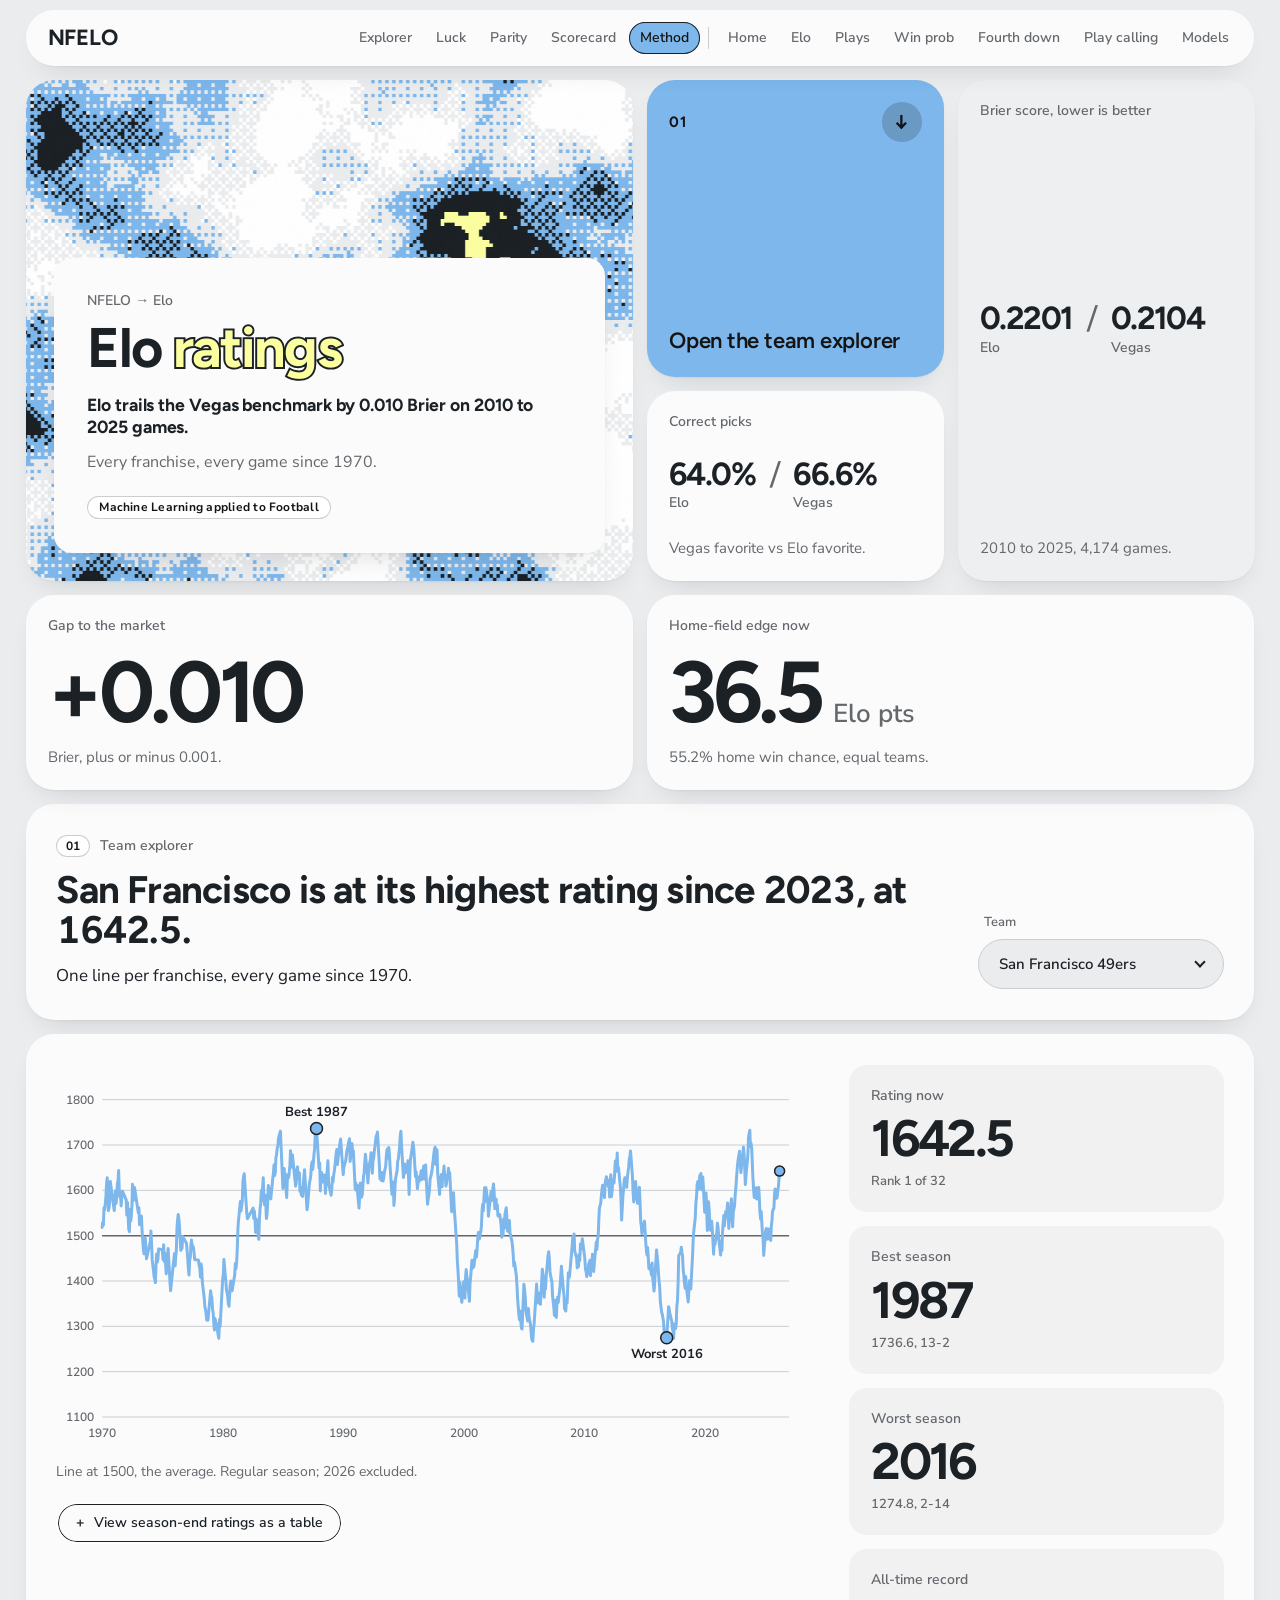
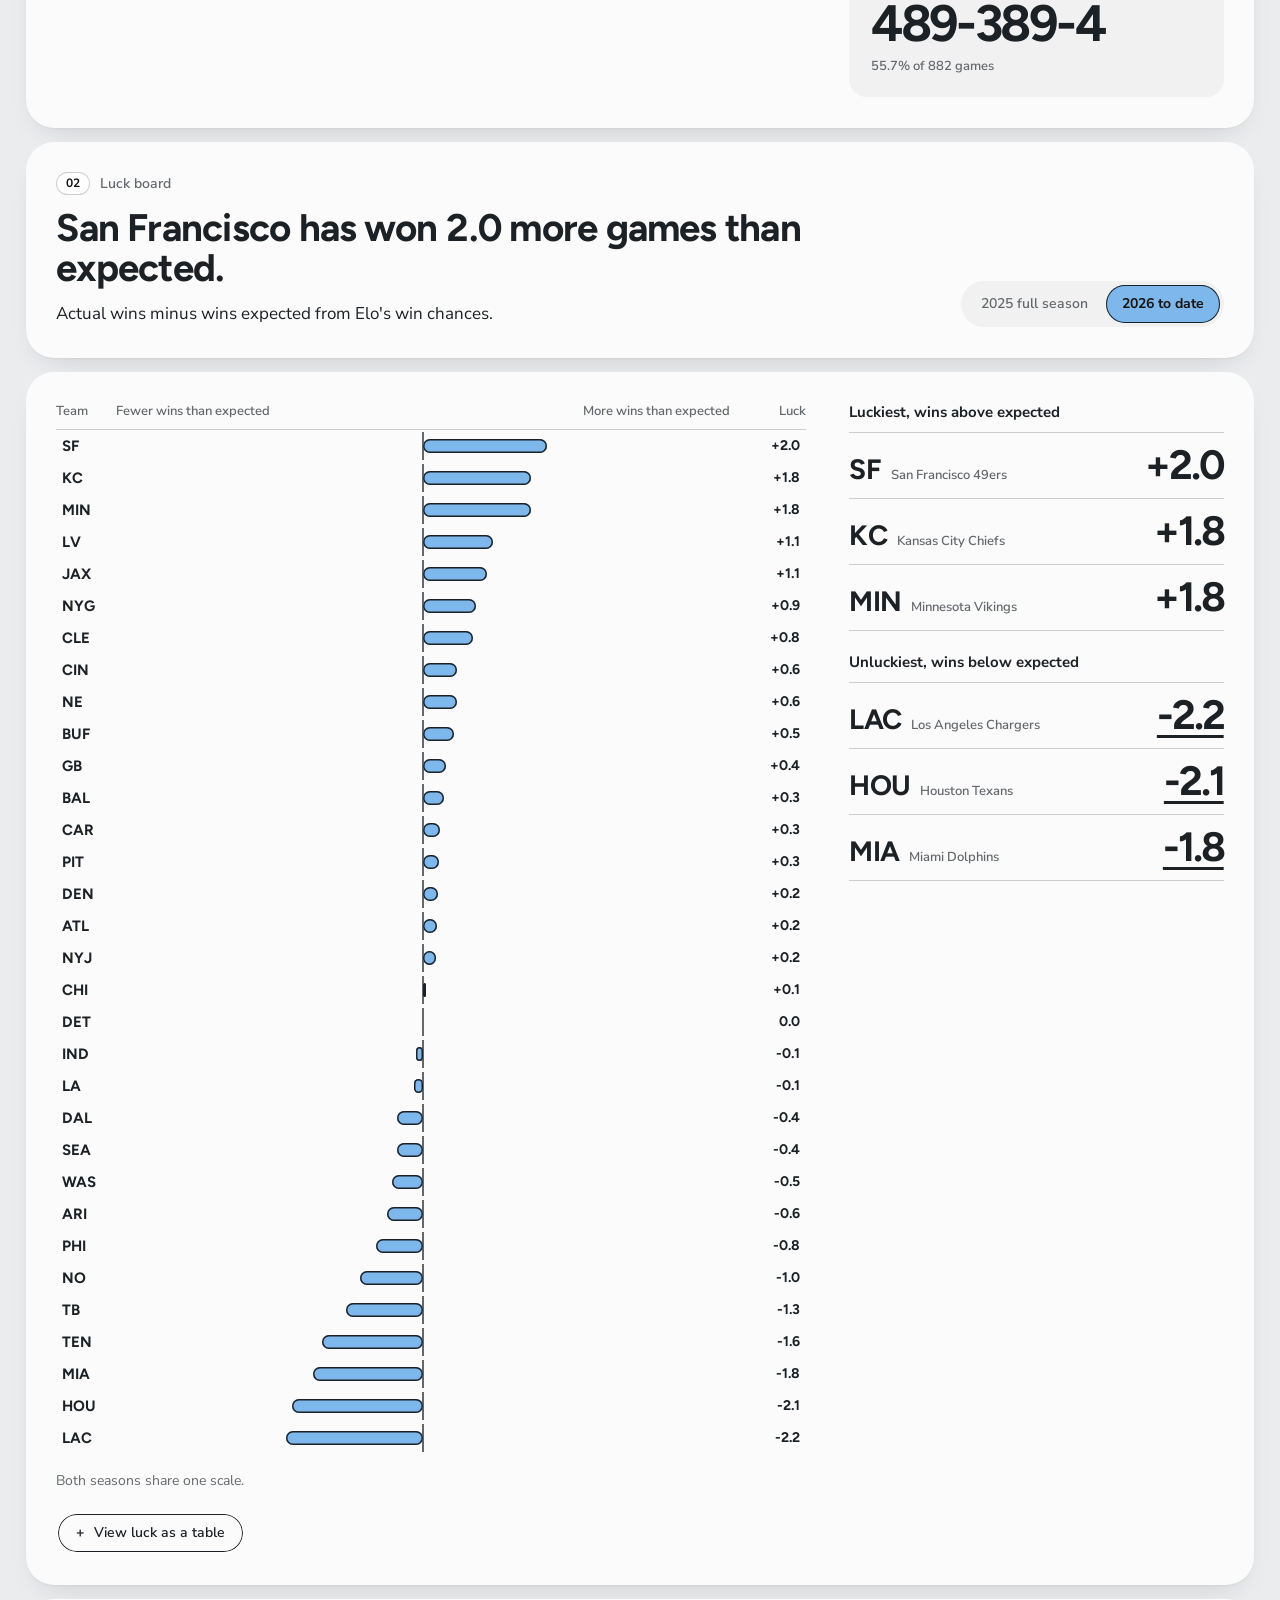
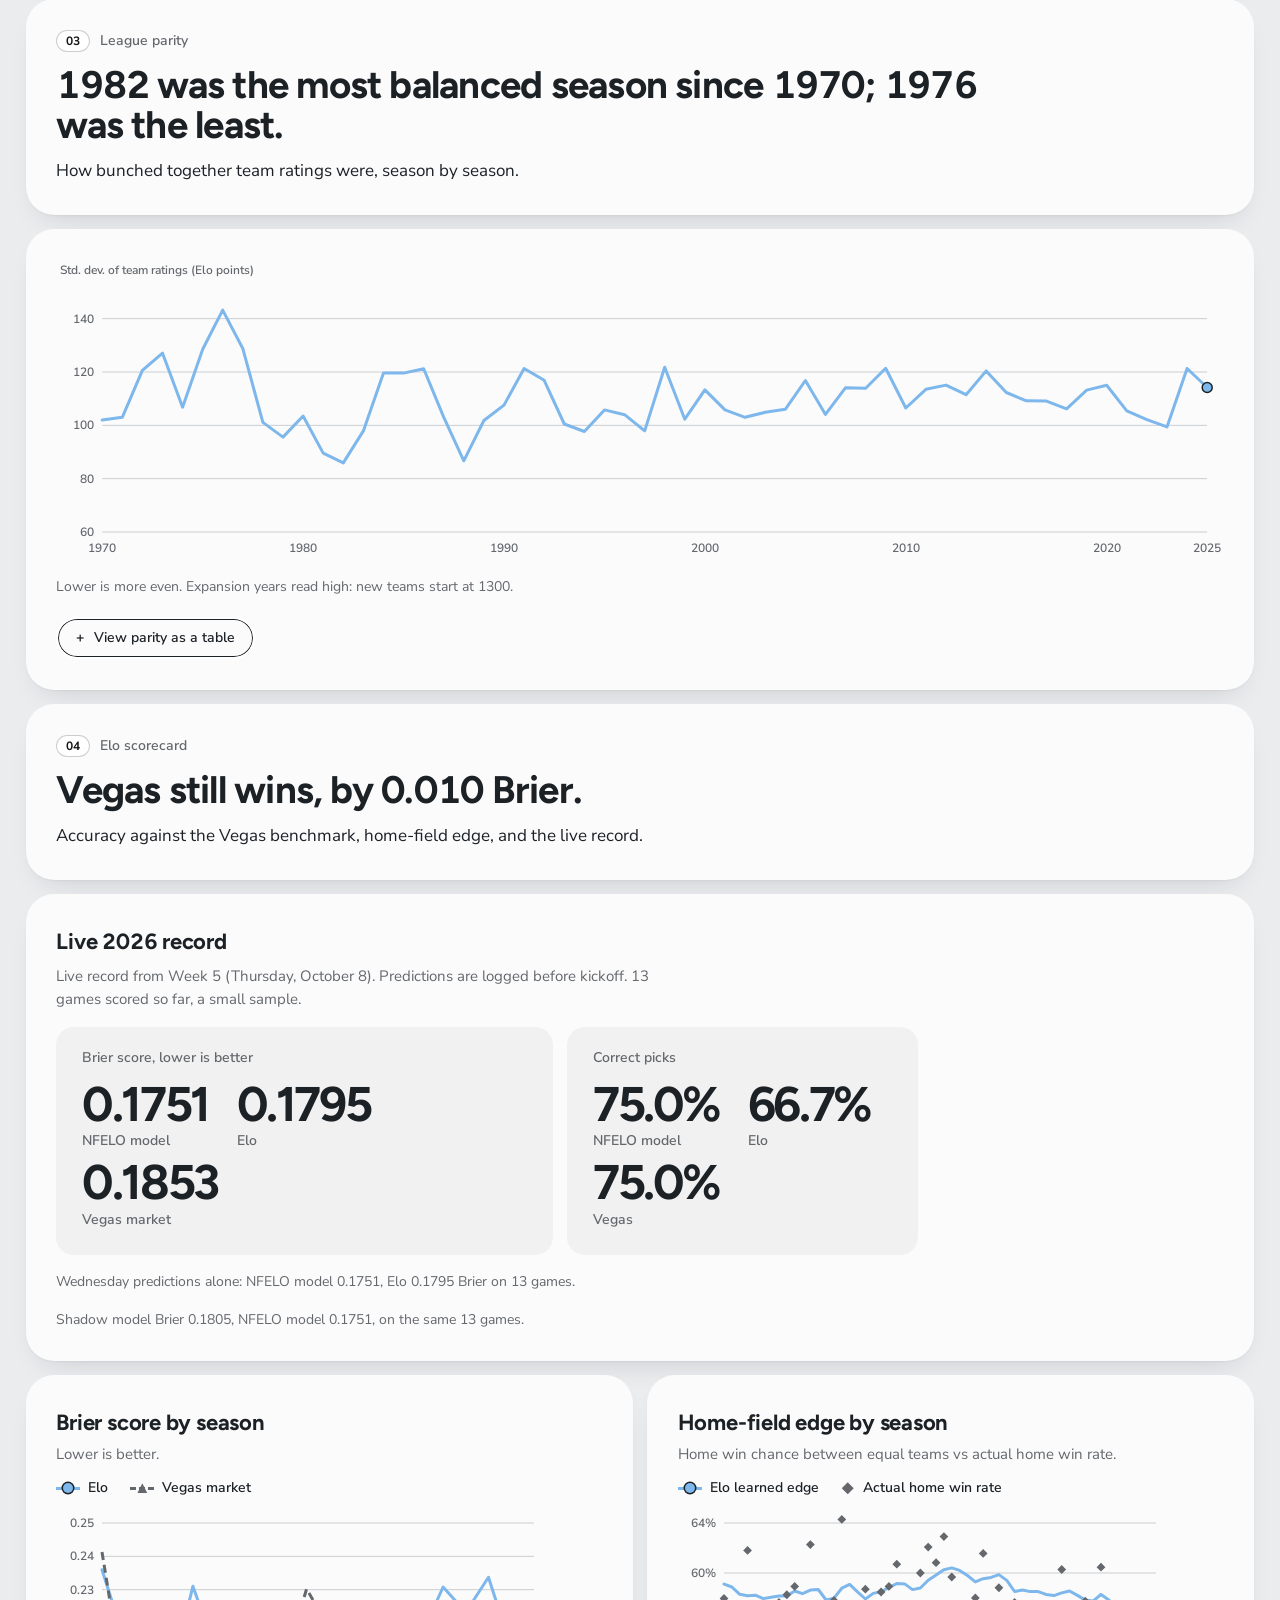
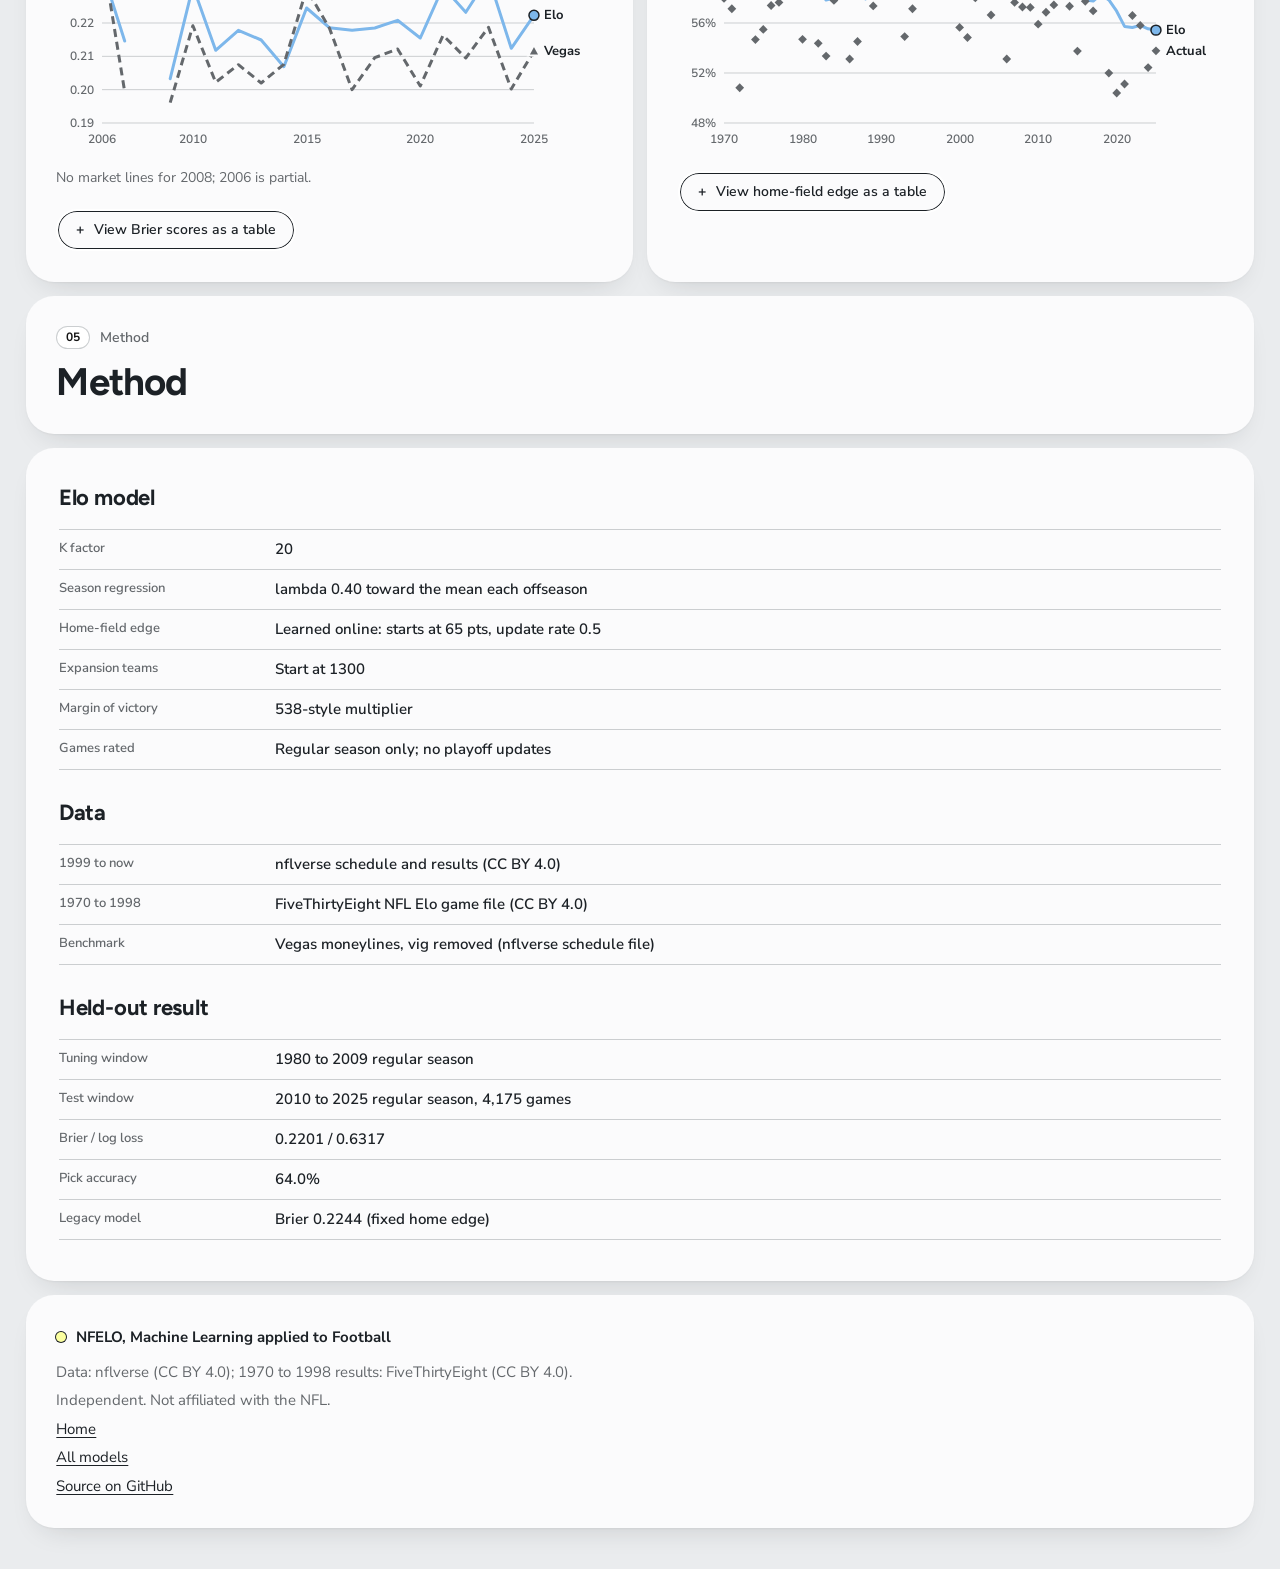
==== commit f646fa2f: "Site: remove the pebble banners and the motto footer tile Co-Authored-By: Claude Opus 5.5 <noreply@a" ====
--- a/site/elo.html
+++ b/site/elo.html
@@ -108,7 +108,6 @@
   </div>
   </section>
 
-  <div class="wrap band-wrap"><div class="band pat-pebbles"><p class="plate">Rebuilt from game results every week.</p></div></div>
   <section class="sec" id="scorecard" aria-labelledby="scorecard-h" tabindex="-1">
   <div class="wrap">
   <div class="board sec-board">
@@ -143,7 +142,6 @@
 
 <footer class="wrap foot">
   <div class="board foot-board">
-    <div class="tile-m foot-art foot-plain"><p class="motto plate">One tile, one idea.</p></div>
     <div class="tile-m foot-links">
       <p class="foot-dot"><i aria-hidden="true"></i>NFELO, Machine Learning applied to Football</p>
       <p id="credit">Data: nflverse (CC BY 4.0); 1970 to 1998 results: FiveThirtyEight (CC BY 4.0).</p>
--- a/site/brand.css
+++ b/site/brand.css
@@ -192,7 +192,6 @@
 
 /* ---- pattern materials. Text never sits on a pattern: it sits on a tile plate. ---- */
 .pat-terrain { background: var(--canvas) url("assets/hero-terrain.png") center / cover no-repeat; }
-.pat-pebbles { background: var(--canvas) url("assets/tex-pebbles.png") center / cover no-repeat; }
 /* a plate carries text over a pattern: a sub-level tile, so radius 18 */
 .plate { background: var(--ab-tile); color: var(--ink); border-radius: var(--r-sub); box-shadow: var(--ab-shadow); }
 
--- a/site/styles.css
+++ b/site/styles.css
@@ -199,9 +199,6 @@
 
 /* ---- sections: a title tile, then the content tiles ---- */
 main > .sec { padding-top: var(--gap); outline: none; }
-.band-wrap { padding-top: var(--gap); }
-.band { display: flex; align-items: center; min-height: 200px; padding: 14px; border-radius: var(--r-tile); box-shadow: var(--ab-shadow); overflow: hidden; }
-.band .plate { padding: 18px 26px; font: 700 clamp(1.1rem, 2.2vw, 1.6rem)/1.25 var(--font-heading); letter-spacing: -0.01em; max-width: 30em; }
 .sec-head { display: flex; flex-wrap: wrap; align-items: flex-end; justify-content: space-between; gap: 18px 32px; padding: clamp(20px, 2.4vw, 32px); }
 .sec-copy { flex: 1 1 520px; min-width: 0; }
 .sec-ctl { flex: 0 1 auto; min-width: 0; max-width: 100%; }
@@ -534,12 +531,9 @@
 .livebox > .sub { font-size: 15px; max-width: 70ch; margin-bottom: 16px; color: var(--muted); }
 .livebox .score { margin-top: 16px; }
 
-/* ---- footer: a textured tile with the motto on a plate, then the credits ---- */
+/* ---- footer: one credits tile ---- */
 .foot { padding-top: var(--gap); padding-bottom: 40px; }
 .foot-board { grid-template-columns: minmax(0, 1fr); }
-@media (min-width: 900px) { .foot-board { grid-template-columns: 1fr 2fr; } }
-.foot-art { display: flex; align-items: center; padding: 14px; min-height: 220px; overflow: hidden; }
-.foot .motto { padding: 20px 24px; font: 700 clamp(1.4rem, 2.4vw, 2rem)/1.15 var(--font-heading); letter-spacing: -0.02em; }
 .foot-links { padding: clamp(20px, 2.4vw, 32px); display: grid; gap: 6px; align-content: center; font: 400 15px/1.5 var(--font-body); color: var(--muted); }
 .foot-links a { color: var(--ink); }
 .foot-dot { display: flex; align-items: center; gap: 10px; color: var(--ink); font-weight: 700; margin-bottom: 6px; }
@@ -949,5 +943,3 @@
 .kn, .tag-fill, .game .when .tag, .v-pass, .me, .find .fn { box-shadow: inset 0 0 0 1px var(--line); }
 .sc.run { box-shadow: inset 0 0 0 1.5px var(--ink); }
 
-/* footer tile: plain tile (the one pebble texture per page is the mid-page band) */
-.foot-plain { background: var(--ab-tile); }
